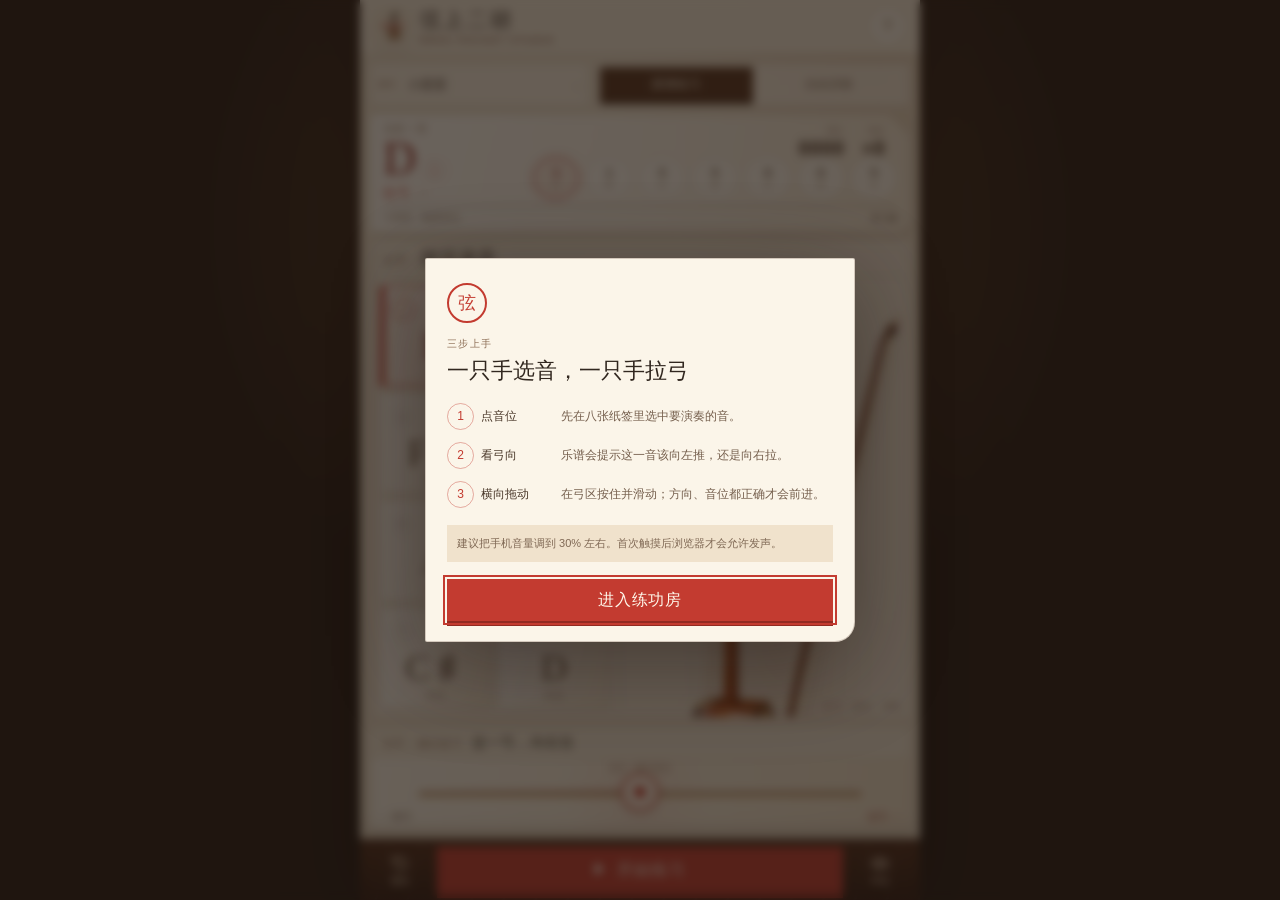
==== site/index.html @ 04d748ec "修正为确认稿布局并替换完整二胡插画" ====
<!doctype html>
<html lang="zh-CN">
  <head>
    <meta charset="UTF-8" />
    <meta name="viewport" content="width=device-width, initial-scale=1, viewport-fit=cover" />
    <meta name="theme-color" content="#efe4cf" />
    <meta name="apple-mobile-web-app-capable" content="yes" />
    <meta name="apple-mobile-web-app-status-bar-style" content="default" />
    <meta name="description" content="为手机触控设计的二胡模拟器与入门练习小游戏" />
    <link rel="manifest" href="./manifest.webmanifest" />
    <link rel="icon" href="./icon.svg" type="image/svg+xml" />
    <title>弦上二胡 · 手机练功房</title>
    <link rel="stylesheet" href="./styles.css" />
  </head>
  <body>
    <div class="app-shell">
      <header class="topbar">
        <div class="brand">
          <img src="./icon.svg" alt="" width="42" height="42" />
          <div>
            <p>ERHU POCKET STUDIO</p>
            <h1>弦上二胡</h1>
          </div>
        </div>
        <button id="helpButton" class="icon-button" type="button" aria-label="打开玩法说明">?</button>
      </header>

      <main class="game" aria-label="手机二胡模拟器">
        <section class="mode-row" aria-label="演奏模式">
          <label class="song-select-wrap" for="songSelect">
            <span>曲目</span>
            <select id="songSelect" aria-label="选择练习曲目"></select>
          </label>
          <div class="segmented-control">
            <button type="button" class="active" data-mode="practice" aria-pressed="true">跟谱练习</button>
            <button type="button" data-mode="free" aria-pressed="false">自由演奏</button>
          </div>
        </section>

        <section class="score-paper" aria-label="乐谱和成绩">
          <div class="score-heading">
            <div>
              <p class="micro-label" id="pieceEyebrow">当前一音 · 拉弓</p>
              <div class="current-note">
                <strong id="currentNote">D</strong>
                <span id="currentScale">1</span>
              </div>
              <span id="scoreBowDirection" class="score-bow-direction">拉弓 →</span>
            </div>
            <div class="stats" aria-label="当前成绩">
              <div><span>得分</span><b id="score">0000</b></div>
              <div><span>连击</span><b id="combo">×0</b></div>
            </div>
          </div>

          <div id="noteLane" class="note-lane" aria-label="接下来的乐谱"></div>
          <div class="progress-track" aria-hidden="true"><span id="progressBar"></span></div>
          <div class="progress-copy"><span id="songSubtitle">八拍入门 · 熟悉音位</span><b id="progressText">0 / 14</b></div>
        </section>

        <section class="instrument-stage" aria-label="二胡音位选择">
          <div class="stage-copy">
            <h2><small>左手 ·</small> 按弦选音</h2>
          </div>

          <div class="instrument-grid">
            <div id="pitchGrid" class="pitch-grid"></div>

            <div class="erhu-illustration" aria-hidden="true">
              <img class="erhu-art" src="./erhu-bow-v2.png" alt="" />
              <span class="erhu-seal">二胡</span>
              <span class="instrument-caption">长弓 · 两弦 · 琴筒</span>
            </div>
          </div>
        </section>

        <section class="bow-section" aria-label="右手拉弓区">
          <div class="bow-heading">
            <div>
              <p class="micro-label">右手 · 横向拖弓</p>
              <h2 id="bowTitle">这一弓，向右拉</h2>
            </div>
            <span id="bowBadge" class="bow-badge">拉弓 →</span>
          </div>

          <button id="bowPad" class="bow-pad target-pull" type="button" aria-label="按住并横向拖动琴弓">
            <span class="bow-ink" aria-hidden="true"></span>
            <span class="bow-line" aria-hidden="true"></span>
            <span class="bow-knob" aria-hidden="true"><i></i></span>
            <span class="bow-copy bow-left">← 推弓</span>
            <span class="bow-copy bow-right">拉弓 →</span>
            <span class="gesture-hint" aria-hidden="true">按住 · 横向拖动</span>
          </button>
        </section>

        <section class="feedback-card" aria-live="polite" aria-atomic="true">
          <span id="feedbackDot" class="feedback-dot"></span>
          <p id="feedback">先点“开始练习”，音符会等你慢慢拉。</p>
          <b id="accuracy">准确率 100%</b>
        </section>
      </main>

      <footer class="practice-dock">
        <button id="resetButton" class="secondary-button" type="button" aria-label="重新开始">
          <svg viewBox="0 0 24 24" aria-hidden="true"><path d="M4 4v6h6M5.7 15a7 7 0 1 0 .3-6.4L4 10" /></svg>
          <span>重来</span>
        </button>
        <button id="startButton" class="primary-button" type="button">
          <span class="play-icon" aria-hidden="true"></span>
          <span id="startButtonText">开始练习</span>
        </button>
        <button id="soundButton" class="secondary-button" type="button" aria-pressed="false" aria-label="关闭声音">
          <svg viewBox="0 0 24 24" aria-hidden="true"><path d="M11 5 6 9H3v6h3l5 4V5Zm4 4a4 4 0 0 1 0 6m2-9a8 8 0 0 1 0 12" /></svg>
          <span>声音</span>
        </button>
      </footer>
    </div>

    <dialog id="guideDialog" class="paper-dialog">
      <div class="dialog-seal" aria-hidden="true">弦</div>
      <p class="micro-label">三步上手</p>
      <h2>一只手选音，一只手拉弓</h2>
      <ol>
        <li><b>点音位</b><span>先在八张纸签里选中要演奏的音。</span></li>
        <li><b>看弓向</b><span>乐谱会提示这一音该向左推，还是向右拉。</span></li>
        <li><b>横向拖动</b><span>在弓区按住并滑动；方向、音位都正确才会前进。</span></li>
      </ol>
      <p class="dialog-tip">建议把手机音量调到 30% 左右。首次触摸后浏览器才会允许发声。</p>
      <button id="enterButton" class="primary-button" type="button">进入练功房</button>
    </dialog>

    <dialog id="resultDialog" class="paper-dialog result-dialog">
      <div class="result-mark" aria-hidden="true">成</div>
      <p class="micro-label">本曲完成</p>
      <h2 id="resultTitle">稳稳拉完《小星星》</h2>
      <div class="result-stats">
        <div><span>得分</span><b id="resultScore">1400</b></div>
        <div><span>准确率</span><b id="resultAccuracy">100%</b></div>
        <div><span>最高连击</span><b id="resultCombo">14</b></div>
      </div>
      <div class="result-actions">
        <button id="resultFreeButton" class="text-button" type="button">自由拉一会儿</button>
        <button id="resultReplayButton" class="primary-button" type="button">再奏一遍</button>
      </div>
    </dialog>

    <script type="module" src="./game.js"></script>
  </body>
</html>
---- site/styles.css ----
:root {
  color-scheme: light;
  font-family: "Songti SC", "Noto Serif SC", "STSong", "PingFang SC", serif;
  color: #31271f;
  background: #241a14;
  font-synthesis: none;
  --paper: #efe4cf;
  --paper-light: #fbf5e9;
  --ink: #31271f;
  --muted: #876f5b;
  --wood: #56341f;
  --wood-dark: #2d1b12;
  --cinnabar: #c33b30;
  --cinnabar-dark: #922a22;
  --line: rgba(69, 48, 31, 0.17);
  --safe-top: env(safe-area-inset-top, 0px);
  --safe-bottom: env(safe-area-inset-bottom, 0px);
}

* { box-sizing: border-box; }

html,
body {
  width: 100%;
  min-width: 320px;
  height: 100%;
  min-height: 100%;
  margin: 0;
  overflow: hidden;
  background: #241a14;
  overscroll-behavior: none;
  -webkit-text-size-adjust: 100%;
  -webkit-tap-highlight-color: transparent;
}

button,
select { font: inherit; }
button { -webkit-tap-highlight-color: transparent; }
button:focus-visible,
select:focus-visible { outline: 2px solid var(--cinnabar); outline-offset: 2px; }

.app-shell {
  position: relative;
  isolation: isolate;
  display: grid;
  grid-template-rows: auto minmax(0, 1fr) auto;
  width: min(100%, 560px);
  height: 100vh;
  height: 100dvh;
  min-height: 480px;
  margin: 0 auto;
  overflow: hidden;
  background:
    radial-gradient(circle at 91% 6%, rgba(170, 115, 68, 0.12), transparent 27%),
    linear-gradient(94deg, rgba(83, 56, 34, 0.022) 1px, transparent 1px),
    linear-gradient(2deg, rgba(83, 56, 34, 0.018) 1px, transparent 1px),
    var(--paper);
  background-size: auto, 13px 13px, 17px 17px, auto;
  box-shadow: 0 0 70px rgba(0, 0, 0, 0.34);
}

.app-shell::before {
  position: absolute;
  z-index: -1;
  inset: 0;
  content: "";
  pointer-events: none;
  background: radial-gradient(circle at 45% 30%, transparent, rgba(91, 56, 32, 0.06));
}

.topbar {
  position: relative;
  z-index: 8;
  display: flex;
  align-items: center;
  justify-content: space-between;
  min-height: calc(54px + var(--safe-top));
  padding: max(7px, var(--safe-top)) 14px 7px;
  border-bottom: 1px solid var(--line);
  background: rgba(246, 237, 220, 0.9);
  backdrop-filter: blur(16px);
}

.brand { display: flex; align-items: center; gap: 9px; }
.brand img { width: 37px; height: 37px; border-radius: 10px; box-shadow: 0 4px 12px rgba(65, 38, 22, 0.1); }

.brand p,
.micro-label {
  margin: 0;
  color: #8a6b52;
  font-family: ui-sans-serif, -apple-system, BlinkMacSystemFont, "PingFang SC", sans-serif;
  font-size: clamp(8px, 1.1vh, 10px);
  font-weight: 700;
  letter-spacing: 0.13em;
  text-transform: uppercase;
}

.brand h1 {
  margin: 1px 0 0;
  font-size: clamp(17px, 2.5vh, 21px);
  font-weight: 650;
  line-height: 1.05;
  letter-spacing: 0.11em;
}

.icon-button {
  display: grid;
  place-items: center;
  width: 37px;
  height: 37px;
  padding: 0;
  border: 1px solid rgba(73, 49, 31, 0.16);
  border-radius: 50%;
  color: #725742;
  background: rgba(255, 251, 241, 0.58);
  font-family: ui-sans-serif, sans-serif;
  font-size: 16px;
}

.game {
  display: grid;
  grid-template-rows: clamp(36px, 5.5vh, 43px) clamp(92px, 16vh, 132px) minmax(190px, 1fr) clamp(67px, 11.5vh, 92px) clamp(24px, 3.8vh, 30px);
  gap: clamp(5px, 0.9vh, 8px);
  min-height: 0;
  padding: clamp(6px, 1vh, 9px) 10px;
  overflow: hidden;
}

.mode-row {
  display: grid;
  grid-template-columns: minmax(110px, 0.82fr) minmax(174px, 1.18fr);
  gap: 7px;
  min-height: 0;
}

.segmented-control,
.song-select-wrap { min-height: 0; border: 1px solid var(--line); background: rgba(255, 250, 239, 0.52); }
.segmented-control { display: grid; grid-template-columns: 1fr 1fr; padding: 3px; }

.segmented-control button {
  min-width: 0;
  padding: 0 3px;
  border: 0;
  color: #806b57;
  background: transparent;
  font-family: ui-sans-serif, -apple-system, BlinkMacSystemFont, "PingFang SC", sans-serif;
  font-size: clamp(10px, 1.45vh, 12px);
  font-weight: 650;
  white-space: nowrap;
}

.segmented-control button.active { color: #fff8e9; background: var(--wood); box-shadow: 0 2px 0 var(--wood-dark); }

.song-select-wrap {
  position: relative;
  display: grid;
  grid-template-columns: 30px minmax(0, 1fr);
  align-items: center;
  padding: 0 7px;
}

.song-select-wrap::after {
  position: absolute;
  top: 50%;
  right: 7px;
  content: "⌄";
  color: #9c7d60;
  pointer-events: none;
  transform: translateY(-54%);
}

.song-select-wrap > span {
  color: #9c7d60;
  font-family: ui-sans-serif, -apple-system, BlinkMacSystemFont, "PingFang SC", sans-serif;
  font-size: 9px;
}

.song-select-wrap select {
  width: 100%;
  height: 100%;
  min-width: 0;
  padding: 0 15px 0 0;
  overflow: hidden;
  border: 0;
  appearance: none;
  color: #463528;
  background: transparent;
  font-size: clamp(11px, 1.7vh, 13px);
  font-weight: 700;
  text-overflow: ellipsis;
}

.score-paper {
  position: relative;
  min-height: 0;
  padding: clamp(8px, 1.35vh, 12px) 12px clamp(6px, 1vh, 9px);
  overflow: hidden;
  border: 1px solid rgba(75, 51, 31, 0.16);
  border-radius: 2px 2px 13px 2px;
  background:
    linear-gradient(105deg, rgba(255, 253, 247, 0.92), rgba(247, 237, 218, 0.74)),
    repeating-linear-gradient(0deg, transparent 0 5px, rgba(84, 60, 36, 0.026) 6px);
  box-shadow: 5px 6px 0 rgba(76, 49, 27, 0.05);
}

.score-paper::after { position: absolute; top: 0; right: 0; content: ""; border-top: 21px solid #dfcfb3; border-left: 21px solid transparent; opacity: 0.72; }
.score-heading { display: flex; align-items: flex-start; justify-content: space-between; gap: 10px; }
.current-note { display: flex; align-items: baseline; gap: 7px; margin-top: 1px; }

.current-note strong {
  color: var(--cinnabar-dark);
  font-family: Georgia, "Times New Roman", serif;
  font-size: clamp(27px, 4.9vh, 39px);
  font-weight: 500;
  line-height: 0.94;
}

.current-note span {
  display: grid;
  place-items: center;
  min-width: 22px;
  height: 22px;
  border: 1px solid rgba(190, 60, 48, 0.34);
  border-radius: 50%;
  color: var(--cinnabar);
  font-family: ui-sans-serif, sans-serif;
  font-size: 10px;
}

.stats { display: flex; align-items: flex-start; gap: clamp(11px, 3vw, 18px); padding-right: 13px; }
.stats div { text-align: right; }

.stats span,
.progress-copy,
.feedback-card,
.bow-badge,
.pitch-key small,
.key-number,
.scale-note,
.bow-copy,
.gesture-hint,
.instrument-caption,
.stage-copy > p { font-family: ui-sans-serif, -apple-system, BlinkMacSystemFont, "PingFang SC", sans-serif; }

.stats span { display: block; color: #927862; font-size: 8px; letter-spacing: 0.08em; }
.stats b { display: block; margin-top: 1px; color: #4d3a2c; font-family: ui-monospace, SFMono-Regular, Menlo, monospace; font-size: clamp(14px, 2.45vh, 19px); font-variant-numeric: tabular-nums; }

.note-lane {
  display: grid;
  grid-template-columns: repeat(7, minmax(0, 1fr));
  gap: clamp(4px, 1.2vw, 7px);
  min-height: 29px;
  margin-top: clamp(4px, 0.8vh, 8px);
}

.note-token {
  position: relative;
  display: grid;
  place-items: center;
  align-content: center;
  min-width: 0;
  min-height: clamp(29px, 5.3vh, 42px);
  border: 1px solid rgba(74, 52, 34, 0.15);
  border-radius: 50%;
  color: #6c5948;
  background: rgba(255, 253, 246, 0.58);
  font-family: ui-sans-serif, -apple-system, BlinkMacSystemFont, "PingFang SC", sans-serif;
}

.note-token b { font-size: clamp(10px, 1.8vh, 13px); line-height: 1; }
.note-token small { margin-top: 1px; color: #a68c75; font-size: clamp(6px, 0.95vh, 8px); }
.note-token.current { border-color: var(--cinnabar); color: var(--cinnabar-dark); background: #f8e9dc; box-shadow: 0 0 0 4px rgba(195, 59, 48, 0.08); }
.note-token.free-note { font-weight: 700; }
.progress-track { height: 4px; margin-top: clamp(4px, 0.7vh, 7px); overflow: hidden; background: rgba(76, 54, 37, 0.11); }
.progress-track span { display: block; width: 0; height: 100%; background: var(--cinnabar); transition: width 220ms ease; }

.progress-copy {
  display: flex;
  align-items: center;
  justify-content: space-between;
  margin-top: 3px;
  color: #8b745f;
  font-size: clamp(8px, 1.25vh, 10px);
}

.progress-copy b { color: #6d5847; font-variant-numeric: tabular-nums; }

.instrument-stage {
  display: grid;
  grid-template-rows: auto minmax(0, 1fr);
  min-height: 0;
  overflow: hidden;
  border: 1px solid rgba(74, 50, 32, 0.14);
  background: rgba(251, 245, 233, 0.47);
  box-shadow: inset 3px 0 0 rgba(112, 73, 43, 0.12);
}

.stage-copy {
  display: flex;
  align-items: end;
  justify-content: space-between;
  gap: 8px;
  padding: clamp(6px, 1vh, 9px) 10px 5px;
  border-bottom: 1px solid rgba(73, 49, 31, 0.1);
}

.stage-copy h2,
.bow-heading h2 { margin: 1px 0 0; font-size: clamp(14px, 2.1vh, 18px); font-weight: 650; line-height: 1.05; letter-spacing: 0.05em; }
.stage-copy > p { margin: 0; color: #957b65; font-size: clamp(8px, 1.15vh, 10px); white-space: nowrap; }
.stage-copy > p i { display: inline-block; width: 6px; height: 6px; border-radius: 50%; background: var(--cinnabar); }

.instrument-grid {
  display: grid;
  grid-template-columns: minmax(0, 1.04fr) minmax(0, 0.96fr);
  min-height: 0;
  overflow: hidden;
}

.pitch-grid {
  display: grid;
  grid-template-columns: repeat(2, minmax(0, 1fr));
  grid-template-rows: repeat(4, minmax(0, 1fr));
  gap: clamp(4px, 0.75vh, 7px);
  min-width: 0;
  min-height: 0;
  padding: clamp(6px, 0.9vh, 9px);
}

.pitch-key {
  position: relative;
  display: grid;
  grid-template-columns: auto 1fr auto;
  grid-template-rows: 1fr auto;
  align-items: center;
  min-width: 0;
  min-height: 0;
  padding: 3px 6px 2px;
  overflow: hidden;
  border: 1px solid rgba(76, 53, 35, 0.16);
  border-radius: 1px 8px 1px 1px;
  color: #5f4a39;
  background:
    linear-gradient(104deg, rgba(255, 253, 247, 0.9), rgba(240, 226, 203, 0.62)),
    repeating-linear-gradient(0deg, transparent 0 5px, rgba(78, 54, 33, 0.025) 6px);
  box-shadow: 2px 3px 0 rgba(75, 49, 29, 0.055);
  text-align: left;
  transition: border-color 120ms ease, background 120ms ease, transform 120ms ease;
}

.pitch-key::after { position: absolute; top: 0; right: 0; content: ""; border-top: 11px solid rgba(221, 205, 178, 0.75); border-left: 11px solid transparent; }
.pitch-key:active { transform: scale(0.97); }

.pitch-key.active {
  border: 1.5px solid var(--cinnabar);
  color: var(--cinnabar-dark);
  background: linear-gradient(104deg, #fff6eb, #f5dcd0);
  box-shadow: inset 4px 0 0 var(--cinnabar), 2px 3px 0 rgba(126, 38, 31, 0.08);
}

.key-number {
  display: grid;
  grid-row: 1;
  grid-column: 1;
  place-items: center;
  align-self: start;
  width: clamp(16px, 2.5vh, 20px);
  height: clamp(16px, 2.5vh, 20px);
  border: 1px solid rgba(116, 87, 64, 0.28);
  border-radius: 50%;
  font-size: clamp(7px, 1vh, 9px);
}

.pitch-key strong { grid-row: 1; grid-column: 2; justify-self: center; min-width: 0; font-family: Georgia, "Times New Roman", serif; font-size: clamp(18px, 3.4vh, 29px); font-weight: 500; line-height: 1; }
.scale-note { grid-row: 1; grid-column: 3; align-self: center; font-size: clamp(9px, 1.55vh, 12px); font-weight: 700; }
.pitch-key small { grid-row: 2; grid-column: 2 / 4; justify-self: end; color: #9b826e; font-size: clamp(7px, 1.05vh, 9px); }
.pitch-key.active .key-number { border-color: var(--cinnabar); color: var(--cinnabar); }

.erhu-illustration {
  position: relative;
  display: grid;
  place-items: center;
  min-width: 0;
  min-height: 0;
  padding: 4px 5px 13px 2px;
  overflow: hidden;
  border-left: 1px solid rgba(77, 52, 34, 0.12);
  background: radial-gradient(ellipse at 55% 82%, rgba(151, 88, 46, 0.15), transparent 42%);
}

.erhu-svg { display: block; width: 100%; height: 100%; max-height: 100%; overflow: visible; }
.instrument-caption { position: absolute; right: 6px; bottom: 3px; color: #9b8068; font-size: clamp(7px, 1.05vh, 9px); letter-spacing: 0.08em; }
.erhu-string { transition: stroke 140ms ease, stroke-width 140ms ease; }
body[data-string="inner"] .string-inner,
body[data-string="outer"] .string-outer { stroke: var(--cinnabar); stroke-width: 3.4px; }
.erhu-playing-bow { transform-origin: 46px 305px; transition: transform 180ms ease; }
body[data-bowing="pull"] .erhu-playing-bow { transform: translateX(10px) rotate(-1.5deg); }
body[data-bowing="push"] .erhu-playing-bow { transform: translateX(-7px) rotate(1.5deg); }
.svg-sound-waves { opacity: 0; transition: opacity 120ms ease; }
body[data-bowing] .svg-sound-waves { opacity: 0.7; animation: soundPulse 650ms ease-in-out infinite alternate; }

@keyframes soundPulse { to { transform: translateX(4px); opacity: 0.28; } }

.bow-section {
  display: grid;
  grid-template-columns: minmax(108px, 0.66fr) minmax(0, 1.34fr);
  min-height: 0;
  overflow: hidden;
  border: 1px solid rgba(72, 48, 31, 0.14);
  background: rgba(250, 243, 229, 0.52);
}

.bow-heading { display: grid; align-content: center; padding: 6px 8px; border-right: 1px solid rgba(72, 48, 31, 0.12); }

.bow-badge {
  display: inline-flex;
  align-items: center;
  justify-content: center;
  justify-self: start;
  margin-top: 5px;
  padding: 2px 7px;
  border: 1px solid rgba(195, 59, 48, 0.3);
  border-radius: 999px;
  color: var(--cinnabar-dark);
  background: rgba(255, 246, 235, 0.58);
  font-size: clamp(8px, 1.2vh, 10px);
  font-weight: 700;
}

.bow-pad {
  --bow-x: 50%;
  --bow-energy: 0;
  position: relative;
  min-width: 0;
  min-height: 0;
  padding: 0;
  overflow: hidden;
  touch-action: none;
  border: 0;
  color: #755e4b;
  background:
    radial-gradient(circle at var(--bow-x) 50%, rgba(195, 59, 48, calc(0.07 + var(--bow-energy) * 0.09)), transparent 28%),
    linear-gradient(90deg, rgba(255, 253, 246, 0.52), rgba(235, 218, 190, 0.54));
}

.bow-line { position: absolute; top: 45%; right: 11%; left: 11%; height: 2px; background: #8a5437; box-shadow: 0 3px 0 #d2af70; }
.bow-ink { position: absolute; top: calc(45% - 4px); left: 11%; width: calc(var(--bow-x) - 11%); height: 7px; opacity: calc(0.35 + var(--bow-energy) * 0.55); background: linear-gradient(90deg, transparent, rgba(195, 59, 48, 0.38)); }

.bow-knob {
  position: absolute;
  top: 45%;
  left: var(--bow-x);
  display: grid;
  place-items: center;
  width: clamp(25px, 4.8vh, 38px);
  height: clamp(25px, 4.8vh, 38px);
  border: 2px solid var(--cinnabar);
  border-radius: 50%;
  background: #f8eddd;
  box-shadow: 0 3px 9px rgba(79, 43, 25, 0.14);
  transform: translate(-50%, -50%);
  transition: left 70ms linear;
}

.bow-knob i { width: 36%; height: 36%; border-radius: 50%; background: var(--cinnabar); }
.bow-pad.dragging .bow-knob { transform: translate(-50%, -50%) scale(1.08); }
.bow-copy { position: absolute; bottom: 6px; font-size: clamp(7px, 1.05vh, 9px); font-weight: 650; }
.bow-left { left: 8px; }
.bow-right { right: 8px; }
.gesture-hint { position: absolute; top: 5px; left: 50%; color: #a18871; font-size: clamp(7px, 1vh, 9px); white-space: nowrap; transform: translateX(-50%); }
.target-pull .bow-right,
.target-push .bow-left { color: var(--cinnabar-dark); }

.feedback-card {
  display: grid;
  grid-template-columns: auto minmax(0, 1fr) auto;
  align-items: center;
  gap: 7px;
  min-height: 0;
  padding: 0 8px;
  overflow: hidden;
  border: 1px solid rgba(72, 49, 32, 0.12);
  color: #745f4c;
  background: rgba(255, 250, 239, 0.48);
  font-size: clamp(8px, 1.28vh, 10px);
}

.feedback-card p { margin: 0; overflow: hidden; text-overflow: ellipsis; white-space: nowrap; }
.feedback-card b { color: #8f755e; font-size: inherit; white-space: nowrap; }
.feedback-dot { width: 7px; height: 7px; border-radius: 50%; background: #b39a83; }
.feedback-dot.hit { background: #5f8f5c; }
.feedback-dot.miss { background: var(--cinnabar); }

.practice-dock {
  position: relative;
  z-index: 7;
  display: grid;
  grid-template-columns: 60px minmax(0, 1fr) 60px;
  align-items: stretch;
  gap: 7px;
  min-height: calc(61px + var(--safe-bottom));
  padding: 7px 10px calc(7px + var(--safe-bottom));
  border-top: 1px solid rgba(32, 18, 12, 0.62);
  background:
    repeating-linear-gradient(104deg, transparent 0 28px, rgba(255, 255, 255, 0.026) 29px 31px),
    linear-gradient(#4c2a1a, #2e1a12);
  box-shadow: 0 -7px 18px rgba(48, 27, 17, 0.14);
}

.primary-button,
.secondary-button,
.text-button { border: 0; }

.primary-button {
  min-width: 0;
  min-height: 42px;
  padding: 0 15px;
  color: #fff9ec;
  background: var(--cinnabar);
  box-shadow: 0 5px 0 var(--cinnabar-dark);
  font-family: ui-sans-serif, -apple-system, BlinkMacSystemFont, "PingFang SC", sans-serif;
  font-size: clamp(13px, 2vh, 16px);
  font-weight: 750;
  letter-spacing: 0.06em;
}

.primary-button:active { transform: translateY(2px); box-shadow: 0 3px 0 var(--cinnabar-dark); }
.primary-button:disabled { opacity: 0.58; }
.primary-button.paused { background: #78543b; box-shadow: 0 5px 0 #4f3425; }

.play-icon { display: inline-block; margin-right: 7px; border-top: 6px solid transparent; border-bottom: 6px solid transparent; border-left: 9px solid currentColor; }
.paused .play-icon { width: 8px; height: 11px; border: 0; border-right: 3px solid currentColor; border-left: 3px solid currentColor; }

.secondary-button {
  display: grid;
  place-items: center;
  align-content: center;
  gap: 1px;
  padding: 0;
  color: #f0dfc7;
  background: transparent;
  font-family: ui-sans-serif, -apple-system, BlinkMacSystemFont, "PingFang SC", sans-serif;
  font-size: 9px;
}

.secondary-button svg { width: 21px; height: 21px; fill: none; stroke: currentColor; stroke-width: 1.8; stroke-linecap: round; stroke-linejoin: round; }
.secondary-button.muted { color: #b59a7f; }

.paper-dialog {
  width: min(calc(100% - 28px), 430px);
  max-height: calc(100dvh - 32px);
  padding: 24px 21px 20px;
  overflow: auto;
  border: 1px solid rgba(68, 44, 27, 0.22);
  border-radius: 2px 2px 20px 2px;
  color: var(--ink);
  background: var(--paper-light);
  box-shadow: 0 24px 90px rgba(27, 15, 10, 0.42);
}

.paper-dialog::backdrop { background: rgba(30, 20, 14, 0.66); backdrop-filter: blur(5px); }
.paper-dialog h2 { margin: 5px 0 17px; font-size: 22px; }
.paper-dialog ol { display: grid; gap: 12px; margin: 0; padding: 0; list-style: none; counter-reset: guide; }

.paper-dialog li {
  display: grid;
  grid-template-columns: 28px 74px 1fr;
  align-items: center;
  gap: 6px;
  color: #755f4d;
  font-family: ui-sans-serif, -apple-system, BlinkMacSystemFont, "PingFang SC", sans-serif;
  font-size: 12px;
  counter-increment: guide;
}

.paper-dialog li::before { display: grid; place-items: center; width: 25px; height: 25px; border: 1px solid rgba(195, 59, 48, 0.4); border-radius: 50%; color: var(--cinnabar); content: counter(guide); }
.paper-dialog li b { color: #4b392b; }

.dialog-tip {
  margin: 17px 0;
  padding: 10px;
  color: #7f6854;
  background: #f0e2cc;
  font-family: ui-sans-serif, -apple-system, BlinkMacSystemFont, "PingFang SC", sans-serif;
  font-size: 11px;
  line-height: 1.6;
}

.paper-dialog > .primary-button { width: 100%; }
.dialog-seal,
.result-mark { display: grid; place-items: center; width: 40px; height: 40px; margin-bottom: 14px; border: 2px solid var(--cinnabar); border-radius: 50%; color: var(--cinnabar); font-size: 18px; }
.result-mark { width: 58px; height: 58px; margin: 0 auto 14px; border-width: 3px; font-size: 26px; transform: rotate(-6deg); }
.result-dialog { text-align: center; }
.result-stats { display: grid; grid-template-columns: repeat(3, 1fr); gap: 7px; margin: 16px 0 22px; }
.result-stats div { padding: 12px 4px; background: #f0e2cc; }
.result-stats span,
.result-stats b { display: block; font-family: ui-sans-serif, -apple-system, BlinkMacSystemFont, "PingFang SC", sans-serif; }
.result-stats span { color: #8b745f; font-size: 9px; }
.result-stats b { margin-top: 4px; color: #533d2d; font-size: 17px; }
.result-actions { display: grid; grid-template-columns: 0.8fr 1.2fr; gap: 9px; }
.text-button { color: #795f4b; background: transparent; font-family: ui-sans-serif, -apple-system, BlinkMacSystemFont, "PingFang SC", sans-serif; font-size: 12px; }

.hit-flash { animation: hitFlash 330ms ease; }
.miss-shake { animation: missShake 300ms ease; }
@keyframes hitFlash { 50% { box-shadow: inset 0 0 0 3px rgba(80, 135, 78, 0.35); } }
@keyframes missShake { 25%, 75% { transform: translateX(-4px); } 50% { transform: translateX(4px); } }

@media (max-width: 359px) {
  .game { padding-inline: 7px; }
  .mode-row { grid-template-columns: 106px minmax(0, 1fr); gap: 5px; }
  .song-select-wrap { grid-template-columns: 27px minmax(0, 1fr); padding-inline: 5px; }
  .segmented-control button { font-size: 9px; }
  .stage-copy > p { display: none; }
  .pitch-grid { padding-inline: 5px; }
  .pitch-key { padding-inline: 4px; }
  .feedback-card b { display: none; }
}

@media (max-height: 650px) {
  .topbar { min-height: calc(47px + var(--safe-top)); padding-bottom: 5px; }
  .brand img { width: 32px; height: 32px; }
  .brand p { display: none; }
  .brand h1 { margin: 0; font-size: 17px; }
  .icon-button { width: 32px; height: 32px; }
  .game { grid-template-rows: 34px 84px minmax(178px, 1fr) 62px 22px; gap: 4px; padding-block: 5px; }
  .score-paper { padding-block: 6px 4px; }
  .note-lane { margin-top: 3px; }
  .note-token { min-height: 27px; }
  .progress-track { margin-top: 3px; }
  .progress-copy { margin-top: 1px; }
  .stage-copy { padding-block: 4px 3px; }
  .stage-copy > p { display: none; }
  .pitch-grid { gap: 3px; padding-block: 4px; }
  .pitch-key { padding-block: 1px; }
  .instrument-caption { display: none; }
  .bow-heading { padding-block: 4px; }
  .bow-badge { margin-top: 3px; }
  .practice-dock { min-height: calc(56px + var(--safe-bottom)); padding-block: 5px calc(5px + var(--safe-bottom)); }
  .primary-button { min-height: 39px; }
}

@media (max-height: 540px) {
  .app-shell { min-height: 440px; }
  .game { grid-template-rows: 32px 74px minmax(158px, 1fr) 55px 20px; }
  .score-heading .micro-label,
  .progress-copy span { display: none; }
  .note-token:nth-child(n + 6) { display: none; }
  .note-lane { grid-template-columns: repeat(5, minmax(0, 1fr)); }
  .current-note strong { font-size: 25px; }
  .pitch-key small { display: none; }
}

@media (min-width: 700px) {
  body { background: radial-gradient(circle at 50% 25%, #5e3b27, transparent 47%), #241a14; }
}

@media (prefers-reduced-motion: reduce) {
  *,
  *::before,
  *::after { scroll-behavior: auto !important; animation-duration: 0.01ms !important; animation-iteration-count: 1 !important; transition-duration: 0.01ms !important; }
}

/* Approved prototype alignment: compact score, tall instrument stage, full-width bow. */
.brand > div { display: flex; flex-direction: column; }
.brand p { order: 2; margin-top: 3px; }
.brand h1 { order: 1; }

.game {
  position: relative;
  grid-template-rows: clamp(36px, 5.5vh, 43px) clamp(96px, 14vh, 118px) minmax(230px, 1fr) clamp(86px, 12.3vh, 104px);
}

.score-paper {
  display: grid;
  grid-template-columns: minmax(94px, 0.56fr) minmax(0, 1.44fr);
  grid-template-rows: auto minmax(34px, 1fr) auto auto;
  column-gap: 9px;
  padding: clamp(7px, 1.1vh, 10px) 12px 6px;
}

.score-heading { display: contents; }
.score-heading > div:first-child { grid-row: 1 / 3; grid-column: 1; align-self: center; }
.score-heading .stats { grid-row: 1; grid-column: 2; justify-self: end; padding-right: 12px; }
.score-paper .note-lane { grid-row: 2; grid-column: 2; align-self: end; min-height: 0; margin: 2px 0 0; }
.score-paper .progress-track { grid-row: 3; grid-column: 1 / 3; margin-top: 5px; }
.score-paper .progress-copy { grid-row: 4; grid-column: 1 / 3; }
.score-heading .current-note strong { font-size: clamp(32px, 5.8vh, 46px); }

.score-bow-direction {
  display: block;
  margin-top: 3px;
  color: var(--cinnabar);
  font-family: ui-sans-serif, -apple-system, BlinkMacSystemFont, "PingFang SC", sans-serif;
  font-size: clamp(10px, 1.65vh, 13px);
  font-weight: 750;
  letter-spacing: 0.08em;
}

.instrument-stage { grid-template-rows: auto minmax(0, 1fr); }
.stage-copy { align-items: center; min-height: 36px; padding: 5px 12px; }
.stage-copy h2 { margin: 0; font-size: clamp(14px, 2.15vh, 18px); }
.stage-copy h2 small { color: #8a6b52; font-family: ui-sans-serif, -apple-system, BlinkMacSystemFont, "PingFang SC", sans-serif; font-size: 0.61em; letter-spacing: 0.1em; }
.instrument-grid { grid-template-columns: minmax(0, 0.92fr) minmax(0, 1.08fr); }
.pitch-grid { gap: clamp(5px, 0.8vh, 8px); padding: clamp(7px, 1vh, 10px); }

.pitch-key {
  display: grid;
  grid-template: 1fr auto / 1fr;
  place-items: center;
  padding: 5px 4px 4px;
  text-align: center;
}

.pitch-key strong {
  grid-row: 1;
  grid-column: 1;
  align-self: end;
  justify-self: center;
  font-size: clamp(23px, 4.2vh, 36px);
}

.pitch-key small {
  grid-row: 2;
  grid-column: 1;
  justify-self: center;
  margin-top: 3px;
  font-size: clamp(8px, 1.25vh, 10px);
}

.key-number {
  position: absolute;
  z-index: 2;
  top: 6px;
  left: 6px;
  width: clamp(18px, 2.8vh, 23px);
  height: clamp(18px, 2.8vh, 23px);
}

.erhu-illustration { padding: 5px 3px 14px; }
.erhu-art {
  display: block;
  width: 100%;
  height: 100%;
  object-fit: contain;
  object-position: 50% 50%;
  filter: drop-shadow(2px 5px 5px rgba(65, 37, 22, 0.13));
  transition: transform 160ms ease;
}

body[data-bowing="pull"] .erhu-art { transform: translateX(3px) rotate(0.35deg); }
body[data-bowing="push"] .erhu-art { transform: translateX(-3px) rotate(-0.35deg); }

.erhu-seal {
  position: absolute;
  left: 8px;
  top: 45%;
  display: grid;
  place-items: center;
  width: 23px;
  height: 39px;
  border: 1.5px solid rgba(195, 59, 48, 0.68);
  border-radius: 9px;
  color: rgba(195, 59, 48, 0.78);
  font-size: 9px;
  line-height: 1.1;
  writing-mode: vertical-rl;
}

.instrument-caption { right: 7px; bottom: 3px; }

.bow-section {
  grid-template-columns: 1fr;
  grid-template-rows: auto minmax(0, 1fr);
}

.bow-heading {
  display: flex;
  align-items: center;
  justify-content: space-between;
  min-height: 31px;
  padding: 4px 12px 2px;
  border-right: 0;
  border-bottom: 1px solid rgba(72, 48, 31, 0.1);
}

.bow-heading > div { display: flex; align-items: baseline; gap: 9px; }
.bow-heading h2 { margin: 0; font-size: clamp(11px, 1.7vh, 14px); }
.bow-badge { display: none; }
.bow-pad { min-height: 0; }
.bow-line { top: 48%; right: 9%; left: 9%; }
.bow-ink { top: calc(48% - 4px); left: 9%; }
.bow-knob { top: 48%; }
.gesture-hint { top: 4px; }
.bow-copy { bottom: 5px; font-size: clamp(8px, 1.2vh, 10px); }

.feedback-card {
  position: absolute;
  width: 1px;
  height: 1px;
  padding: 0;
  overflow: hidden;
  clip: rect(0 0 0 0);
  clip-path: inset(50%);
  border: 0;
  white-space: nowrap;
}

@media (max-width: 359px) {
  .score-paper { grid-template-columns: 88px minmax(0, 1fr); column-gap: 6px; padding-inline: 9px; }
  .score-heading .stats { padding-right: 8px; }
  .instrument-grid { grid-template-columns: minmax(0, 0.95fr) minmax(0, 1.05fr); }
  .erhu-seal { display: none; }
}

@media (max-height: 650px) {
  .game { grid-template-rows: 34px 78px minmax(208px, 1fr) 72px; }
  .score-paper { grid-template-rows: auto minmax(28px, 1fr) auto auto; padding-block: 5px 3px; }
  .score-heading .current-note strong { font-size: 30px; }
  .score-bow-direction { margin-top: 1px; font-size: 9px; }
  .score-paper .note-token { min-height: 27px; }
  .score-paper .progress-track { margin-top: 3px; }
  .stage-copy { min-height: 30px; padding-block: 3px; }
  .pitch-grid { gap: 4px; padding: 5px; }
  .key-number { top: 4px; left: 4px; }
  .bow-heading { min-height: 25px; padding-block: 2px 1px; }
}

@media (max-height: 540px) {
  .game { grid-template-rows: 32px 70px minmax(186px, 1fr) 61px; gap: 3px; padding-block: 3px; }
  .score-paper .note-token:nth-child(n + 6) { display: none; }
  .score-paper .note-lane { grid-template-columns: repeat(5, minmax(0, 1fr)); }
  .pitch-key strong { font-size: 21px; }
  .pitch-key small { display: block; }
  .instrument-caption { display: none; }
}
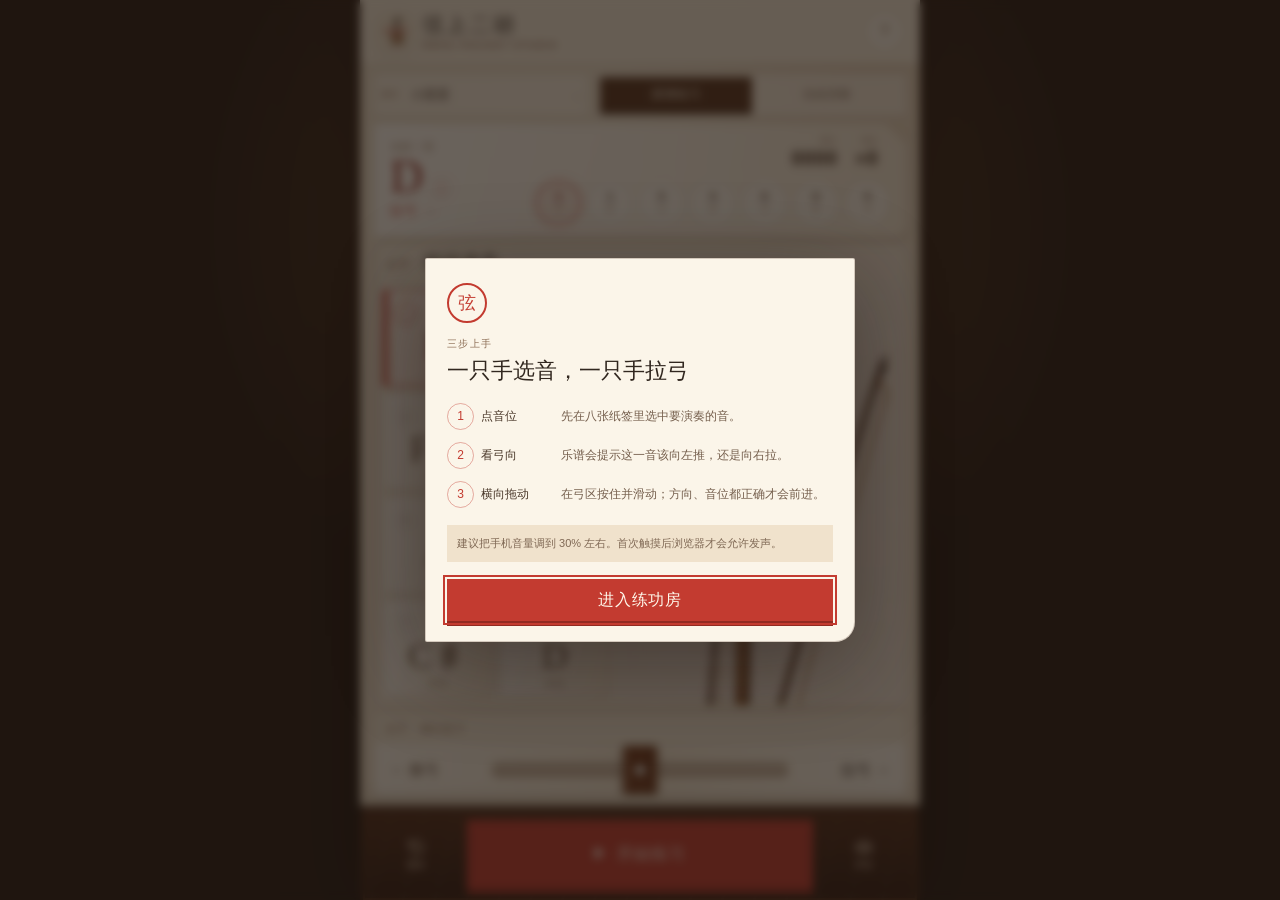
==== commit 3908121e: "严格对齐确认稿的页面比例与二胡面板" ====
--- a/site/index.html
+++ b/site/index.html
@@ -10,7 +10,7 @@
     <link rel="manifest" href="./manifest.webmanifest" />
     <link rel="icon" href="./icon.svg" type="image/svg+xml" />
     <title>弦上二胡 · 手机练功房</title>
-    <link rel="stylesheet" href="./styles.css" />
+    <link rel="stylesheet" href="./styles.css?v=5" />
   </head>
   <body>
     <div class="app-shell">
@@ -67,7 +67,7 @@
             <div id="pitchGrid" class="pitch-grid"></div>
 
             <div class="erhu-illustration" aria-hidden="true">
-              <img class="erhu-art" src="./erhu-bow-v2.png" alt="" />
+              <img class="erhu-art" src="./erhu-panel-approved.png?v=5" alt="" />
               <span class="erhu-seal">二胡</span>
               <span class="instrument-caption">长弓 · 两弦 · 琴筒</span>
             </div>
@@ -144,6 +144,6 @@
       </div>
     </dialog>
 
-    <script type="module" src="./game.js"></script>
+    <script type="module" src="./game.js?v=5"></script>
   </body>
 </html>
--- a/site/styles.css
+++ b/site/styles.css
@@ -832,3 +832,127 @@
   .pitch-key small { display: block; }
   .instrument-caption { display: none; }
 }
+
+/* Pixel-proportion pass based on the approved 853 × 1880 mobile reference. */
+.topbar {
+  min-height: calc(clamp(52px, 7.6vh, 64px) + var(--safe-top));
+  padding-inline: clamp(12px, 3.1vw, 17px);
+}
+
+.game {
+  grid-template-rows: clamp(34px, 5vh, 43px) clamp(94px, 13.5vh, 114px) minmax(220px, 1fr) clamp(68px, 10vh, 84px);
+  gap: clamp(5px, 0.8vh, 7px);
+  padding: clamp(6px, 1vh, 9px) clamp(10px, 3vw, 13px);
+}
+
+.score-paper {
+  grid-template-rows: auto minmax(35px, 1fr);
+  padding: clamp(9px, 1.25vh, 12px) clamp(12px, 3.4vw, 16px);
+}
+
+.score-heading > div:first-child { grid-row: 1 / 3; }
+.score-paper .note-lane { grid-row: 2; }
+.score-paper .progress-track,
+.score-paper .progress-copy { display: none; }
+.score-paper .note-token { min-height: clamp(34px, 5.3vh, 44px); }
+
+.instrument-caption { display: none; }
+.erhu-illustration {
+  background:
+    radial-gradient(ellipse at 18% 24%, rgba(91, 109, 69, 0.08) 0 4px, transparent 5px),
+    radial-gradient(ellipse at 24% 31%, rgba(91, 109, 69, 0.07) 0 7px, transparent 8px),
+    radial-gradient(ellipse at 13% 38%, rgba(91, 109, 69, 0.065) 0 6px, transparent 7px),
+    linear-gradient(104deg, transparent 0 18%, rgba(91, 109, 69, 0.045) 18.5% 19%, transparent 19.5%),
+    rgba(251, 245, 233, 0.34);
+}
+
+.erhu-art {
+  width: 100%;
+  height: 100%;
+  object-position: 50% 50%;
+  filter: none;
+}
+
+.erhu-seal { display: none; }
+
+.bow-heading { min-height: clamp(23px, 3.4vh, 29px); }
+.bow-heading h2,
+.bow-badge,
+.gesture-hint,
+.bow-ink { display: none; }
+
+.bow-pad {
+  background: linear-gradient(90deg, rgba(255, 253, 246, 0.64), rgba(242, 229, 207, 0.52), rgba(255, 253, 246, 0.64));
+}
+
+.bow-line {
+  top: 50%;
+  right: 22%;
+  left: 22%;
+  height: 15px;
+  border: 0;
+  border-radius: 8px;
+  background:
+    repeating-linear-gradient(90deg, rgba(91, 70, 53, 0.24) 0 1px, transparent 1px 10px),
+    linear-gradient(180deg, #c5b39e 0 42%, #e2d7c9 42% 58%, #bda994 58% 100%);
+  box-shadow: inset 0 1px 2px rgba(62, 43, 30, 0.18);
+  transform: translateY(-50%);
+}
+
+.bow-knob {
+  top: 50%;
+  left: clamp(23%, var(--bow-x), 77%);
+  width: clamp(27px, 7.6vw, 35px);
+  height: clamp(39px, 6.2vh, 49px);
+  border: 1px solid #3e2418;
+  border-radius: 3px;
+  background:
+    linear-gradient(90deg, rgba(255, 255, 255, 0.12), transparent 20% 76%, rgba(30, 14, 8, 0.22)),
+    repeating-linear-gradient(90deg, #6a351e 0 4px, #8c4b27 5px 8px, #542917 9px 12px);
+  box-shadow: 0 4px 6px rgba(55, 33, 21, 0.25), inset 0 0 0 2px rgba(209, 153, 91, 0.25);
+}
+
+.bow-knob i {
+  width: 11px;
+  height: 11px;
+  border: 1px solid #6f5a49;
+  background: #fffdf5;
+  box-shadow: inset 0 1px 2px rgba(79, 57, 40, 0.18);
+}
+
+.bow-copy {
+  top: 50%;
+  bottom: auto;
+  color: #4d3829;
+  font-size: clamp(11px, 1.85vh, 15px);
+  transform: translateY(-50%);
+}
+
+.bow-left { left: clamp(10px, 3.3vw, 16px); }
+.bow-right { right: clamp(10px, 3.3vw, 16px); }
+.target-pull .bow-right,
+.target-push .bow-left { color: var(--ink); }
+
+.practice-dock {
+  grid-template-columns: clamp(62px, 22vw, 88px) minmax(0, 1fr) clamp(62px, 22vw, 88px);
+  min-height: calc(clamp(72px, 11.2vh, 94px) + var(--safe-bottom));
+  padding: clamp(8px, 1.25vh, 11px) 9px calc(clamp(8px, 1.25vh, 11px) + var(--safe-bottom));
+  border: 3px solid #2b180f;
+  border-bottom: 0;
+  box-shadow: inset 0 0 0 2px rgba(137, 85, 49, 0.34), 0 -7px 18px rgba(48, 27, 17, 0.14);
+}
+
+.practice-dock .primary-button { min-height: 47px; }
+
+@media (max-height: 650px) {
+  .topbar { min-height: calc(clamp(48px, 7.6vh, 54px) + var(--safe-top)); }
+  .game { grid-template-rows: clamp(32px, 5vh, 35px) clamp(82px, 13.5vh, 94px) minmax(192px, 1fr) clamp(62px, 10vh, 70px); }
+  .score-paper { padding-block: 6px; }
+  .score-paper .note-token { min-height: 29px; }
+  .practice-dock { min-height: calc(clamp(66px, 11.2vh, 76px) + var(--safe-bottom)); }
+}
+
+@media (max-height: 540px) {
+  .game { grid-template-rows: 31px 72px minmax(174px, 1fr) 58px; }
+  .practice-dock { min-height: calc(61px + var(--safe-bottom)); }
+}
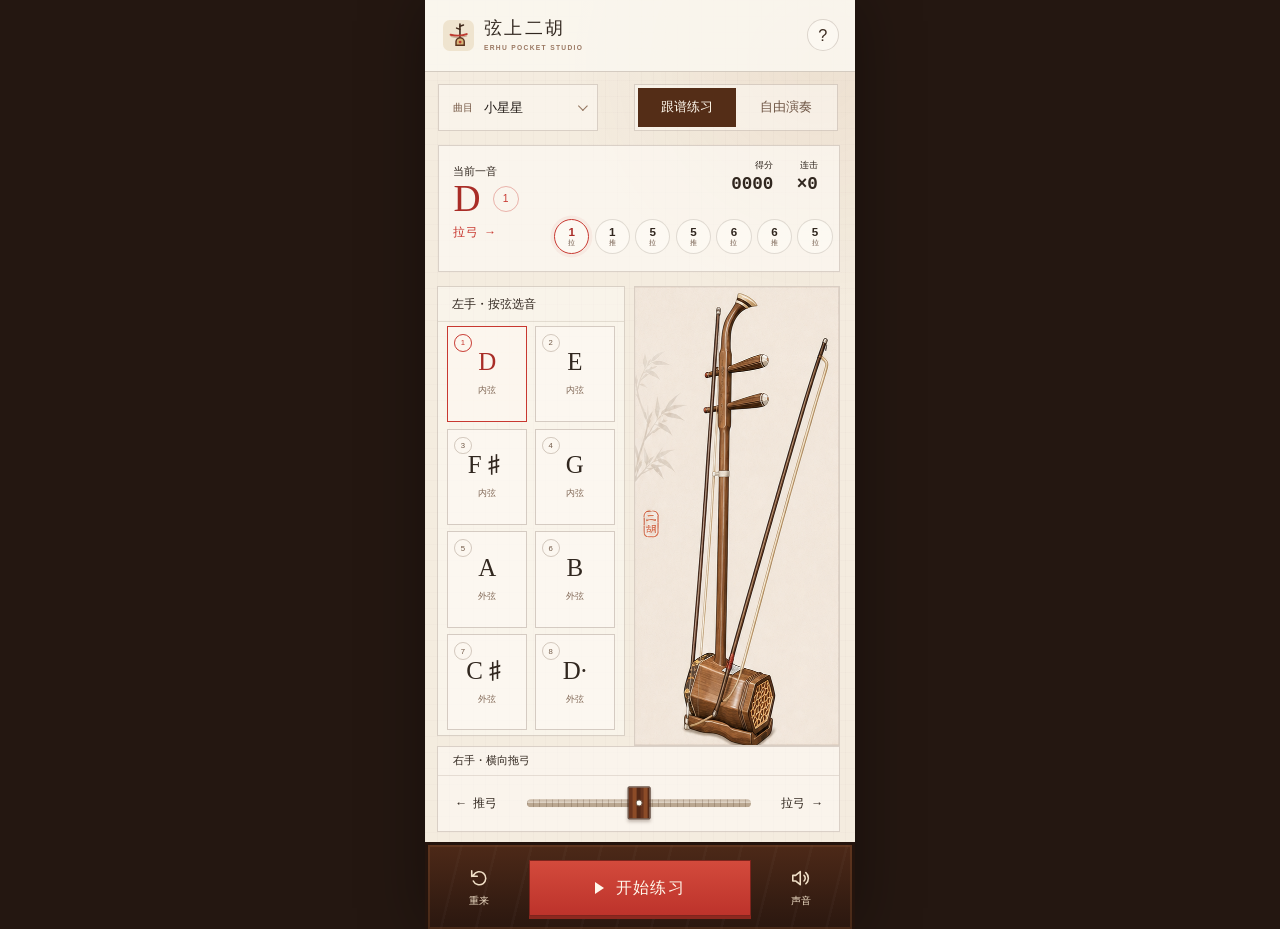
==== commit b0a693e9: "发布 v10 固定比例网页版" ====
--- a/site/index.html
+++ b/site/index.html
@@ -3,113 +3,102 @@
   <head>
     <meta charset="UTF-8" />
     <meta name="viewport" content="width=device-width, initial-scale=1, viewport-fit=cover" />
-    <meta name="theme-color" content="#efe4cf" />
+    <meta name="theme-color" content="#f4ecdf" />
     <meta name="apple-mobile-web-app-capable" content="yes" />
     <meta name="apple-mobile-web-app-status-bar-style" content="default" />
-    <meta name="description" content="为手机触控设计的二胡模拟器与入门练习小游戏" />
+    <meta name="description" content="弦上二胡手机练功房" />
     <link rel="manifest" href="./manifest.webmanifest" />
     <link rel="icon" href="./icon.svg" type="image/svg+xml" />
-    <title>弦上二胡 · 手机练功房</title>
-    <link rel="stylesheet" href="./styles.css?v=5" />
+    <link rel="stylesheet" href="./styles.css?v=10" />
+    <title>弦上二胡 · Erhu Pocket Studio</title>
   </head>
   <body>
     <div class="app-shell">
       <header class="topbar">
         <div class="brand">
-          <img src="./icon.svg" alt="" width="42" height="42" />
-          <div>
+          <img src="./icon.svg" alt="" />
+          <div class="brand-copy">
+            <h1>弦上二胡</h1>
             <p>ERHU POCKET STUDIO</p>
-            <h1>弦上二胡</h1>
           </div>
         </div>
-        <button id="helpButton" class="icon-button" type="button" aria-label="打开玩法说明">?</button>
+        <button id="helpButton" class="help-button" type="button" aria-label="打开玩法说明">?</button>
       </header>
 
       <main class="game" aria-label="手机二胡模拟器">
-        <section class="mode-row" aria-label="演奏模式">
-          <label class="song-select-wrap" for="songSelect">
+        <section class="mode-row" aria-label="曲目和演奏模式">
+          <label class="song-picker" for="songSelect">
             <span>曲目</span>
             <select id="songSelect" aria-label="选择练习曲目"></select>
+            <i aria-hidden="true"></i>
           </label>
-          <div class="segmented-control">
-            <button type="button" class="active" data-mode="practice" aria-pressed="true">跟谱练习</button>
+          <div class="mode-tabs">
+            <button class="active" type="button" data-mode="practice" aria-pressed="true">跟谱练习</button>
             <button type="button" data-mode="free" aria-pressed="false">自由演奏</button>
           </div>
         </section>
 
-        <section class="score-paper" aria-label="乐谱和成绩">
-          <div class="score-heading">
-            <div>
-              <p class="micro-label" id="pieceEyebrow">当前一音 · 拉弓</p>
-              <div class="current-note">
-                <strong id="currentNote">D</strong>
-                <span id="currentScale">1</span>
-              </div>
-              <span id="scoreBowDirection" class="score-bow-direction">拉弓 →</span>
+        <section class="score-paper" aria-label="当前音符和成绩">
+          <div class="current-block">
+            <p id="pieceEyebrow">当前一音</p>
+            <div class="current-note-row">
+              <strong id="currentNote">D</strong>
+              <span id="currentScale">1</span>
             </div>
-            <div class="stats" aria-label="当前成绩">
-              <div><span>得分</span><b id="score">0000</b></div>
-              <div><span>连击</span><b id="combo">×0</b></div>
-            </div>
+            <b id="scoreBowDirection">拉弓 →</b>
+          </div>
+
+          <div class="stats" aria-label="当前成绩">
+            <div><span>得分</span><b id="score">0000</b></div>
+            <div><span>连击</span><b id="combo">×0</b></div>
           </div>
 
           <div id="noteLane" class="note-lane" aria-label="接下来的乐谱"></div>
-          <div class="progress-track" aria-hidden="true"><span id="progressBar"></span></div>
-          <div class="progress-copy"><span id="songSubtitle">八拍入门 · 熟悉音位</span><b id="progressText">0 / 14</b></div>
+          <span id="progressBar" class="hidden-state"></span>
+          <span id="progressText" class="hidden-state"></span>
+          <span id="songSubtitle" class="hidden-state"></span>
         </section>
 
-        <section class="instrument-stage" aria-label="二胡音位选择">
-          <div class="stage-copy">
-            <h2><small>左手 ·</small> 按弦选音</h2>
+        <section class="instrument-stage" aria-label="左手音位与二胡">
+          <div class="instrument-left">
+            <div class="stage-heading">左手・按弦选音</div>
+            <div id="pitchGrid" class="pitch-grid"></div>
           </div>
-
-          <div class="instrument-grid">
-            <div id="pitchGrid" class="pitch-grid"></div>
-
-            <div class="erhu-illustration" aria-hidden="true">
-              <img class="erhu-art" src="./erhu-panel-approved.png?v=5" alt="" />
-              <span class="erhu-seal">二胡</span>
-              <span class="instrument-caption">长弓 · 两弦 · 琴筒</span>
-            </div>
+          <div class="instrument-spacer" aria-hidden="true"></div>
+          <div class="instrument-art" aria-hidden="true">
+            <img class="erhu-image" src="./erhu-panel.png?v=10" alt="" />
           </div>
         </section>
 
-        <section class="bow-section" aria-label="右手拉弓区">
-          <div class="bow-heading">
-            <div>
-              <p class="micro-label">右手 · 横向拖弓</p>
-              <h2 id="bowTitle">这一弓，向右拉</h2>
-            </div>
-            <span id="bowBadge" class="bow-badge">拉弓 →</span>
-          </div>
-
+        <section class="bow-section" aria-label="右手横向拖弓">
+          <div class="bow-heading">右手・横向拖弓</div>
           <button id="bowPad" class="bow-pad target-pull" type="button" aria-label="按住并横向拖动琴弓">
-            <span class="bow-ink" aria-hidden="true"></span>
-            <span class="bow-line" aria-hidden="true"></span>
+            <span class="bow-copy bow-left">←&nbsp; 推弓</span>
+            <span class="bow-track" aria-hidden="true"></span>
             <span class="bow-knob" aria-hidden="true"><i></i></span>
-            <span class="bow-copy bow-left">← 推弓</span>
-            <span class="bow-copy bow-right">拉弓 →</span>
-            <span class="gesture-hint" aria-hidden="true">按住 · 横向拖动</span>
+            <span class="bow-copy bow-right">拉弓&nbsp; →</span>
           </button>
+          <span id="bowTitle" class="hidden-state"></span>
+          <span id="bowBadge" class="hidden-state"></span>
         </section>
 
-        <section class="feedback-card" aria-live="polite" aria-atomic="true">
-          <span id="feedbackDot" class="feedback-dot"></span>
-          <p id="feedback">先点“开始练习”，音符会等你慢慢拉。</p>
-          <b id="accuracy">准确率 100%</b>
-        </section>
+        <div class="hidden-state" aria-live="polite">
+          <span id="feedbackDot"></span>
+          <span id="feedback"></span>
+          <span id="accuracy"></span>
+        </div>
       </main>
 
       <footer class="practice-dock">
-        <button id="resetButton" class="secondary-button" type="button" aria-label="重新开始">
+        <button id="resetButton" class="dock-side" type="button" aria-label="重新开始">
           <svg viewBox="0 0 24 24" aria-hidden="true"><path d="M4 4v6h6M5.7 15a7 7 0 1 0 .3-6.4L4 10" /></svg>
           <span>重来</span>
         </button>
-        <button id="startButton" class="primary-button" type="button">
+        <button id="startButton" class="start-button" type="button">
           <span class="play-icon" aria-hidden="true"></span>
           <span id="startButtonText">开始练习</span>
         </button>
-        <button id="soundButton" class="secondary-button" type="button" aria-pressed="false" aria-label="关闭声音">
+        <button id="soundButton" class="dock-side" type="button" aria-pressed="false" aria-label="关闭声音">
           <svg viewBox="0 0 24 24" aria-hidden="true"><path d="M11 5 6 9H3v6h3l5 4V5Zm4 4a4 4 0 0 1 0 6m2-9a8 8 0 0 1 0 12" /></svg>
           <span>声音</span>
         </button>
@@ -117,21 +106,18 @@
     </div>
 
     <dialog id="guideDialog" class="paper-dialog">
-      <div class="dialog-seal" aria-hidden="true">弦</div>
-      <p class="micro-label">三步上手</p>
+      <p>三步上手</p>
       <h2>一只手选音，一只手拉弓</h2>
       <ol>
-        <li><b>点音位</b><span>先在八张纸签里选中要演奏的音。</span></li>
-        <li><b>看弓向</b><span>乐谱会提示这一音该向左推，还是向右拉。</span></li>
-        <li><b>横向拖动</b><span>在弓区按住并滑动；方向、音位都正确才会前进。</span></li>
+        <li><b>点音位</b><span>先从八张音位卡里选音。</span></li>
+        <li><b>看弓向</b><span>看当前音提示向左推或向右拉。</span></li>
+        <li><b>横向拖动</b><span>在弓区按住并横向滑动。</span></li>
       </ol>
-      <p class="dialog-tip">建议把手机音量调到 30% 左右。首次触摸后浏览器才会允许发声。</p>
-      <button id="enterButton" class="primary-button" type="button">进入练功房</button>
+      <button id="enterButton" class="dialog-button" type="button">进入练功房</button>
     </dialog>
 
     <dialog id="resultDialog" class="paper-dialog result-dialog">
-      <div class="result-mark" aria-hidden="true">成</div>
-      <p class="micro-label">本曲完成</p>
+      <p>本曲完成</p>
       <h2 id="resultTitle">稳稳拉完《小星星》</h2>
       <div class="result-stats">
         <div><span>得分</span><b id="resultScore">1400</b></div>
@@ -139,11 +125,11 @@
         <div><span>最高连击</span><b id="resultCombo">14</b></div>
       </div>
       <div class="result-actions">
-        <button id="resultFreeButton" class="text-button" type="button">自由拉一会儿</button>
-        <button id="resultReplayButton" class="primary-button" type="button">再奏一遍</button>
+        <button id="resultFreeButton" type="button">自由拉一会儿</button>
+        <button id="resultReplayButton" class="dialog-button" type="button">再奏一遍</button>
       </div>
     </dialog>
 
-    <script type="module" src="./game.js?v=5"></script>
+    <script type="module" src="./game.js?v=10"></script>
   </body>
 </html>
--- a/site/styles.css
+++ b/site/styles.css
@@ -1,958 +1,280 @@
 :root {
   color-scheme: light;
-  font-family: "Songti SC", "Noto Serif SC", "STSong", "PingFang SC", serif;
-  color: #31271f;
-  background: #241a14;
+  --paper: #f4ecdf;
+  --paper-card: rgba(255, 252, 246, 0.58);
+  --ink: #31271f;
+  --muted: #876e59;
+  --line: rgba(79, 55, 37, 0.19);
+  --red: #c83830;
+  --red-dark: #a92d27;
+  --wood: #57301a;
+  font-family: "Songti SC", "STSong", "Noto Serif SC", "PingFang SC", serif;
+  color: var(--ink);
+  background: #241711;
   font-synthesis: none;
-  --paper: #efe4cf;
-  --paper-light: #fbf5e9;
-  --ink: #31271f;
-  --muted: #876f5b;
-  --wood: #56341f;
-  --wood-dark: #2d1b12;
-  --cinnabar: #c33b30;
-  --cinnabar-dark: #922a22;
-  --line: rgba(69, 48, 31, 0.17);
-  --safe-top: env(safe-area-inset-top, 0px);
-  --safe-bottom: env(safe-area-inset-bottom, 0px);
 }
 
 * { box-sizing: border-box; }
 
 html,
 body {
-  width: 100%;
   min-width: 320px;
-  height: 100%;
   min-height: 100%;
   margin: 0;
-  overflow: hidden;
-  background: #241a14;
-  overscroll-behavior: none;
+  overflow-x: hidden;
+  overflow-y: auto;
+  background: #241711;
   -webkit-text-size-adjust: 100%;
   -webkit-tap-highlight-color: transparent;
 }
 
+body { display: flex; justify-content: center; }
 button,
 select { font: inherit; }
 button { -webkit-tap-highlight-color: transparent; }
 button:focus-visible,
-select:focus-visible { outline: 2px solid var(--cinnabar); outline-offset: 2px; }
+select:focus-visible { outline: 2px solid var(--red); outline-offset: 2px; }
 
 .app-shell {
-  position: relative;
-  isolation: isolate;
-  display: grid;
-  grid-template-rows: auto minmax(0, 1fr) auto;
-  width: min(100%, 560px);
-  height: 100vh;
-  height: 100dvh;
-  min-height: 480px;
-  margin: 0 auto;
+  container-type: inline-size;
+  display: grid;
+  grid-template-rows: 142fr 1529fr 172fr;
+  width: min(100vw, 430px);
+  height: auto;
+  aspect-ratio: 853 / 1843;
   overflow: hidden;
   background:
-    radial-gradient(circle at 91% 6%, rgba(170, 115, 68, 0.12), transparent 27%),
-    linear-gradient(94deg, rgba(83, 56, 34, 0.022) 1px, transparent 1px),
-    linear-gradient(2deg, rgba(83, 56, 34, 0.018) 1px, transparent 1px),
+    radial-gradient(circle at 91% 7%, rgba(169, 112, 68, 0.09), transparent 26%),
+    linear-gradient(90deg, rgba(82, 55, 34, 0.018) 1px, transparent 1px),
+    linear-gradient(rgba(82, 55, 34, 0.015) 1px, transparent 1px),
     var(--paper);
-  background-size: auto, 13px 13px, 17px 17px, auto;
-  box-shadow: 0 0 70px rgba(0, 0, 0, 0.34);
-}
-
-.app-shell::before {
-  position: absolute;
-  z-index: -1;
-  inset: 0;
-  content: "";
-  pointer-events: none;
-  background: radial-gradient(circle at 45% 30%, transparent, rgba(91, 56, 32, 0.06));
+  background-size: auto, 12px 12px, 16px 16px, auto;
+  box-shadow: 0 0 60px rgba(0, 0, 0, 0.35);
 }
 
 .topbar {
-  position: relative;
-  z-index: 8;
   display: flex;
   align-items: center;
   justify-content: space-between;
-  min-height: calc(54px + var(--safe-top));
-  padding: max(7px, var(--safe-top)) 14px 7px;
-  border-bottom: 1px solid var(--line);
-  background: rgba(246, 237, 220, 0.9);
-  backdrop-filter: blur(16px);
-}
-
-.brand { display: flex; align-items: center; gap: 9px; }
-.brand img { width: 37px; height: 37px; border-radius: 10px; box-shadow: 0 4px 12px rgba(65, 38, 22, 0.1); }
-
-.brand p,
-.micro-label {
-  margin: 0;
-  color: #8a6b52;
-  font-family: ui-sans-serif, -apple-system, BlinkMacSystemFont, "PingFang SC", sans-serif;
-  font-size: clamp(8px, 1.1vh, 10px);
-  font-weight: 700;
-  letter-spacing: 0.13em;
-  text-transform: uppercase;
-}
-
-.brand h1 {
-  margin: 1px 0 0;
-  font-size: clamp(17px, 2.5vh, 21px);
-  font-weight: 650;
-  line-height: 1.05;
-  letter-spacing: 0.11em;
-}
-
-.icon-button {
+  min-height: 0;
+  padding: env(safe-area-inset-top, 0) 3.8cqw 0 4.3cqw;
+  border-bottom: 1px solid rgba(78, 54, 36, 0.22);
+  background: rgba(251, 247, 240, 0.88);
+}
+
+.brand { display: flex; align-items: center; gap: 2.3cqw; }
+.brand > img { width: 7.1cqw; height: 7.1cqw; }
+.brand-copy { display: flex; flex-direction: column; }
+.brand h1 { margin: 0; font-size: 4.2cqw; font-weight: 600; line-height: 1.05; letter-spacing: 0.13em; }
+.brand p { margin: 1.4cqw 0 0; color: #9a7862; font-family: sans-serif; font-size: 1.55cqw; font-weight: 650; letter-spacing: 0.2em; }
+
+.help-button {
   display: grid;
   place-items: center;
-  width: 37px;
-  height: 37px;
+  width: 7.4cqw;
+  height: 7.4cqw;
   padding: 0;
-  border: 1px solid rgba(73, 49, 31, 0.16);
+  border: 1px solid rgba(77, 54, 37, 0.18);
   border-radius: 50%;
-  color: #725742;
-  background: rgba(255, 251, 241, 0.58);
-  font-family: ui-sans-serif, sans-serif;
-  font-size: 16px;
-}
-
-.game {
-  display: grid;
-  grid-template-rows: clamp(36px, 5.5vh, 43px) clamp(92px, 16vh, 132px) minmax(190px, 1fr) clamp(67px, 11.5vh, 92px) clamp(24px, 3.8vh, 30px);
-  gap: clamp(5px, 0.9vh, 8px);
-  min-height: 0;
-  padding: clamp(6px, 1vh, 9px) 10px;
-  overflow: hidden;
-}
+  color: #3d2c21;
+  background: rgba(255, 253, 248, 0.45);
+  font-family: sans-serif;
+  font-size: 3.8cqw;
+  line-height: 1;
+}
+
+.game { position: relative; min-height: 0; overflow: hidden; }
 
 .mode-row {
-  display: grid;
-  grid-template-columns: minmax(110px, 0.82fr) minmax(174px, 1.18fr);
-  gap: 7px;
-  min-height: 0;
-}
-
-.segmented-control,
-.song-select-wrap { min-height: 0; border: 1px solid var(--line); background: rgba(255, 250, 239, 0.52); }
-.segmented-control { display: grid; grid-template-columns: 1fr 1fr; padding: 3px; }
-
-.segmented-control button {
-  min-width: 0;
-  padding: 0 3px;
-  border: 0;
-  color: #806b57;
-  background: transparent;
-  font-family: ui-sans-serif, -apple-system, BlinkMacSystemFont, "PingFang SC", sans-serif;
-  font-size: clamp(10px, 1.45vh, 12px);
-  font-weight: 650;
-  white-space: nowrap;
-}
-
-.segmented-control button.active { color: #fff8e9; background: var(--wood); box-shadow: 0 2px 0 var(--wood-dark); }
-
-.song-select-wrap {
+  position: absolute;
+  top: 1.64%;
+  right: 3.85%;
+  left: 3.05%;
+  display: grid;
+  grid-template-columns: 40% 51%;
+  justify-content: space-between;
+  height: 6.08%;
+}
+
+.song-picker,
+.mode-tabs { border: 1px solid var(--line); background: rgba(255, 252, 246, 0.52); }
+
+.song-picker {
   position: relative;
   display: grid;
-  grid-template-columns: 30px minmax(0, 1fr);
+  grid-template-columns: auto 1fr;
   align-items: center;
-  padding: 0 7px;
-}
-
-.song-select-wrap::after {
-  position: absolute;
-  top: 50%;
-  right: 7px;
-  content: "⌄";
-  color: #9c7d60;
-  pointer-events: none;
-  transform: translateY(-54%);
-}
-
-.song-select-wrap > span {
-  color: #9c7d60;
-  font-family: ui-sans-serif, -apple-system, BlinkMacSystemFont, "PingFang SC", sans-serif;
-  font-size: 9px;
-}
-
-.song-select-wrap select {
-  width: 100%;
-  height: 100%;
-  min-width: 0;
-  padding: 0 15px 0 0;
-  overflow: hidden;
-  border: 0;
-  appearance: none;
-  color: #463528;
-  background: transparent;
-  font-size: clamp(11px, 1.7vh, 13px);
-  font-weight: 700;
-  text-overflow: ellipsis;
-}
+  gap: 2.7cqw;
+  padding: 0 3.2cqw;
+}
+
+.song-picker > span { color: #725441; font-size: 2.4cqw; }
+.song-picker select { width: 100%; height: 100%; min-width: 0; padding: 0 3cqw 0 0; border: 0; appearance: none; color: #211a16; background: transparent; font-size: 3.1cqw; font-weight: 650; }
+.song-picker i { position: absolute; right: 2.8cqw; width: 1.6cqw; height: 1.6cqw; border-right: 0.3cqw solid #92745e; border-bottom: 0.3cqw solid #92745e; transform: rotate(45deg) translateY(-30%); }
+
+.mode-tabs { display: grid; grid-template-columns: 1fr 1fr; padding: 0.65cqw; }
+.mode-tabs button { min-width: 0; padding: 0; border: 0; color: #6e5544; background: transparent; font-size: 2.95cqw; white-space: nowrap; }
+.mode-tabs button.active { color: #fff9ed; background: #542d17; }
 
 .score-paper {
-  position: relative;
-  min-height: 0;
-  padding: clamp(8px, 1.35vh, 12px) 12px clamp(6px, 1vh, 9px);
-  overflow: hidden;
-  border: 1px solid rgba(75, 51, 31, 0.16);
-  border-radius: 2px 2px 13px 2px;
-  background:
-    linear-gradient(105deg, rgba(255, 253, 247, 0.92), rgba(247, 237, 218, 0.74)),
-    repeating-linear-gradient(0deg, transparent 0 5px, rgba(84, 60, 36, 0.026) 6px);
-  box-shadow: 5px 6px 0 rgba(76, 49, 27, 0.05);
-}
-
-.score-paper::after { position: absolute; top: 0; right: 0; content: ""; border-top: 21px solid #dfcfb3; border-left: 21px solid transparent; opacity: 0.72; }
-.score-heading { display: flex; align-items: flex-start; justify-content: space-between; gap: 10px; }
-.current-note { display: flex; align-items: baseline; gap: 7px; margin-top: 1px; }
-
-.current-note strong {
-  color: var(--cinnabar-dark);
-  font-family: Georgia, "Times New Roman", serif;
-  font-size: clamp(27px, 4.9vh, 39px);
-  font-weight: 500;
-  line-height: 0.94;
-}
-
-.current-note span {
+  position: absolute;
+  top: 9.48%;
+  right: 3.4%;
+  left: 2.95%;
+  height: 16.55%;
+  overflow: hidden;
+  border: 1px solid var(--line);
+  background: rgba(255, 252, 247, 0.61);
+}
+
+.current-block { position: absolute; top: 14.8%; left: 3.7%; }
+.current-block p { margin: 0; font-size: 2.55cqw; }
+.current-note-row { display: flex; align-items: center; margin-top: 3%; }
+.current-note-row strong { color: var(--red-dark); font-family: Georgia, serif; font-size: 8.7cqw; font-weight: 400; line-height: 0.95; }
+.current-note-row span { display: grid; place-items: center; width: 6.1cqw; height: 6.1cqw; margin-left: 2.8cqw; border: 1.5px solid rgba(200, 56, 48, 0.35); border-radius: 50%; color: var(--red); font-family: sans-serif; font-size: 2.4cqw; }
+.current-block > b { display: block; margin-top: 1.6cqw; color: var(--red); font-family: sans-serif; font-size: 2.8cqw; letter-spacing: 0.08em; }
+
+.stats { position: absolute; top: 10.5%; right: 5.4%; display: flex; gap: 5.4cqw; }
+.stats div { text-align: right; }
+.stats span { display: block; font-size: 2.2cqw; }
+.stats b { display: block; margin-top: 0.5cqw; font-family: ui-monospace, monospace; font-size: 4.1cqw; font-variant-numeric: tabular-nums; }
+
+.note-lane {
+  position: absolute;
+  right: 1.7%;
+  bottom: 13.5%;
+  left: 28.8%;
+  display: grid;
+  grid-template-columns: repeat(7, 1fr);
+  gap: 1.25cqw;
+}
+
+.note-token {
   display: grid;
   place-items: center;
-  min-width: 22px;
-  height: 22px;
-  border: 1px solid rgba(190, 60, 48, 0.34);
+  align-content: center;
+  aspect-ratio: 1;
+  border: 1px solid rgba(78, 55, 38, 0.16);
   border-radius: 50%;
-  color: var(--cinnabar);
-  font-family: ui-sans-serif, sans-serif;
-  font-size: 10px;
-}
-
-.stats { display: flex; align-items: flex-start; gap: clamp(11px, 3vw, 18px); padding-right: 13px; }
-.stats div { text-align: right; }
-
-.stats span,
-.progress-copy,
-.feedback-card,
-.bow-badge,
-.pitch-key small,
-.key-number,
-.scale-note,
-.bow-copy,
-.gesture-hint,
-.instrument-caption,
-.stage-copy > p { font-family: ui-sans-serif, -apple-system, BlinkMacSystemFont, "PingFang SC", sans-serif; }
-
-.stats span { display: block; color: #927862; font-size: 8px; letter-spacing: 0.08em; }
-.stats b { display: block; margin-top: 1px; color: #4d3a2c; font-family: ui-monospace, SFMono-Regular, Menlo, monospace; font-size: clamp(14px, 2.45vh, 19px); font-variant-numeric: tabular-nums; }
-
-.note-lane {
-  display: grid;
-  grid-template-columns: repeat(7, minmax(0, 1fr));
-  gap: clamp(4px, 1.2vw, 7px);
-  min-height: 29px;
-  margin-top: clamp(4px, 0.8vh, 8px);
-}
-
-.note-token {
+  background: rgba(255, 253, 248, 0.54);
+  font-family: sans-serif;
+}
+.note-token b { font-size: 2.7cqw; line-height: 1; }
+.note-token small { margin-top: 0.4cqw; color: #705848; font-size: 1.65cqw; line-height: 1; }
+.note-token.current { border: 1.5px solid var(--red); color: var(--red-dark); box-shadow: 0 0 0 0.8cqw rgba(200, 56, 48, 0.06); }
+
+.instrument-stage {
+  position: absolute;
+  top: 27.86%;
+  right: 3.4%;
+  left: 2.85%;
+  display: grid;
+  grid-template-columns: 46.5% 2.25% 51.25%;
+  height: 59.65%;
+}
+
+.instrument-left {
+  grid-column: 1;
+  display: grid;
+  grid-template-rows: 7.7% minmax(0, 1fr);
+  align-self: start;
+  height: 97.8%;
+  min-height: 0;
+  overflow: hidden;
+  border: 1px solid var(--line);
+  background: rgba(255, 252, 247, 0.43);
+}
+
+.instrument-spacer { grid-column: 2; }
+.instrument-art { grid-column: 3; min-width: 0; min-height: 0; overflow: hidden; border: 1px solid var(--line); background: #f8f1e7; }
+.erhu-image { display: block; width: 100%; height: 100%; object-fit: contain; object-position: center; }
+
+.stage-heading { display: flex; align-items: center; padding: 0 3.2cqw; border-bottom: 1px solid rgba(79, 55, 37, 0.13); font-size: 2.85cqw; }
+.pitch-grid { display: grid; grid-template-columns: repeat(2, minmax(0, 1fr)); grid-template-rows: repeat(4, minmax(0, 1fr)); gap: 1.65% 4.6%; min-height: 0; padding: 2.1% 4.8% 2.4%; }
+
+.pitch-key {
   position: relative;
   display: grid;
   place-items: center;
   align-content: center;
   min-width: 0;
-  min-height: clamp(29px, 5.3vh, 42px);
-  border: 1px solid rgba(74, 52, 34, 0.15);
-  border-radius: 50%;
-  color: #6c5948;
-  background: rgba(255, 253, 246, 0.58);
-  font-family: ui-sans-serif, -apple-system, BlinkMacSystemFont, "PingFang SC", sans-serif;
-}
-
-.note-token b { font-size: clamp(10px, 1.8vh, 13px); line-height: 1; }
-.note-token small { margin-top: 1px; color: #a68c75; font-size: clamp(6px, 0.95vh, 8px); }
-.note-token.current { border-color: var(--cinnabar); color: var(--cinnabar-dark); background: #f8e9dc; box-shadow: 0 0 0 4px rgba(195, 59, 48, 0.08); }
-.note-token.free-note { font-weight: 700; }
-.progress-track { height: 4px; margin-top: clamp(4px, 0.7vh, 7px); overflow: hidden; background: rgba(76, 54, 37, 0.11); }
-.progress-track span { display: block; width: 0; height: 100%; background: var(--cinnabar); transition: width 220ms ease; }
-
-.progress-copy {
-  display: flex;
-  align-items: center;
-  justify-content: space-between;
-  margin-top: 3px;
-  color: #8b745f;
-  font-size: clamp(8px, 1.25vh, 10px);
-}
-
-.progress-copy b { color: #6d5847; font-variant-numeric: tabular-nums; }
-
-.instrument-stage {
-  display: grid;
-  grid-template-rows: auto minmax(0, 1fr);
-  min-height: 0;
-  overflow: hidden;
-  border: 1px solid rgba(74, 50, 32, 0.14);
-  background: rgba(251, 245, 233, 0.47);
-  box-shadow: inset 3px 0 0 rgba(112, 73, 43, 0.12);
-}
-
-.stage-copy {
-  display: flex;
-  align-items: end;
-  justify-content: space-between;
-  gap: 8px;
-  padding: clamp(6px, 1vh, 9px) 10px 5px;
-  border-bottom: 1px solid rgba(73, 49, 31, 0.1);
-}
-
-.stage-copy h2,
-.bow-heading h2 { margin: 1px 0 0; font-size: clamp(14px, 2.1vh, 18px); font-weight: 650; line-height: 1.05; letter-spacing: 0.05em; }
-.stage-copy > p { margin: 0; color: #957b65; font-size: clamp(8px, 1.15vh, 10px); white-space: nowrap; }
-.stage-copy > p i { display: inline-block; width: 6px; height: 6px; border-radius: 50%; background: var(--cinnabar); }
-
-.instrument-grid {
-  display: grid;
-  grid-template-columns: minmax(0, 1.04fr) minmax(0, 0.96fr);
-  min-height: 0;
-  overflow: hidden;
-}
-
-.pitch-grid {
-  display: grid;
-  grid-template-columns: repeat(2, minmax(0, 1fr));
-  grid-template-rows: repeat(4, minmax(0, 1fr));
-  gap: clamp(4px, 0.75vh, 7px);
-  min-width: 0;
-  min-height: 0;
-  padding: clamp(6px, 0.9vh, 9px);
-}
-
-.pitch-key {
-  position: relative;
-  display: grid;
-  grid-template-columns: auto 1fr auto;
-  grid-template-rows: 1fr auto;
-  align-items: center;
-  min-width: 0;
-  min-height: 0;
-  padding: 3px 6px 2px;
-  overflow: hidden;
-  border: 1px solid rgba(76, 53, 35, 0.16);
-  border-radius: 1px 8px 1px 1px;
-  color: #5f4a39;
-  background:
-    linear-gradient(104deg, rgba(255, 253, 247, 0.9), rgba(240, 226, 203, 0.62)),
-    repeating-linear-gradient(0deg, transparent 0 5px, rgba(78, 54, 33, 0.025) 6px);
-  box-shadow: 2px 3px 0 rgba(75, 49, 29, 0.055);
-  text-align: left;
-  transition: border-color 120ms ease, background 120ms ease, transform 120ms ease;
-}
-
-.pitch-key::after { position: absolute; top: 0; right: 0; content: ""; border-top: 11px solid rgba(221, 205, 178, 0.75); border-left: 11px solid transparent; }
-.pitch-key:active { transform: scale(0.97); }
-
-.pitch-key.active {
-  border: 1.5px solid var(--cinnabar);
-  color: var(--cinnabar-dark);
-  background: linear-gradient(104deg, #fff6eb, #f5dcd0);
-  box-shadow: inset 4px 0 0 var(--cinnabar), 2px 3px 0 rgba(126, 38, 31, 0.08);
-}
-
-.key-number {
-  display: grid;
-  grid-row: 1;
-  grid-column: 1;
-  place-items: center;
-  align-self: start;
-  width: clamp(16px, 2.5vh, 20px);
-  height: clamp(16px, 2.5vh, 20px);
-  border: 1px solid rgba(116, 87, 64, 0.28);
-  border-radius: 50%;
-  font-size: clamp(7px, 1vh, 9px);
-}
-
-.pitch-key strong { grid-row: 1; grid-column: 2; justify-self: center; min-width: 0; font-family: Georgia, "Times New Roman", serif; font-size: clamp(18px, 3.4vh, 29px); font-weight: 500; line-height: 1; }
-.scale-note { grid-row: 1; grid-column: 3; align-self: center; font-size: clamp(9px, 1.55vh, 12px); font-weight: 700; }
-.pitch-key small { grid-row: 2; grid-column: 2 / 4; justify-self: end; color: #9b826e; font-size: clamp(7px, 1.05vh, 9px); }
-.pitch-key.active .key-number { border-color: var(--cinnabar); color: var(--cinnabar); }
-
-.erhu-illustration {
-  position: relative;
-  display: grid;
-  place-items: center;
-  min-width: 0;
-  min-height: 0;
-  padding: 4px 5px 13px 2px;
-  overflow: hidden;
-  border-left: 1px solid rgba(77, 52, 34, 0.12);
-  background: radial-gradient(ellipse at 55% 82%, rgba(151, 88, 46, 0.15), transparent 42%);
-}
-
-.erhu-svg { display: block; width: 100%; height: 100%; max-height: 100%; overflow: visible; }
-.instrument-caption { position: absolute; right: 6px; bottom: 3px; color: #9b8068; font-size: clamp(7px, 1.05vh, 9px); letter-spacing: 0.08em; }
-.erhu-string { transition: stroke 140ms ease, stroke-width 140ms ease; }
-body[data-string="inner"] .string-inner,
-body[data-string="outer"] .string-outer { stroke: var(--cinnabar); stroke-width: 3.4px; }
-.erhu-playing-bow { transform-origin: 46px 305px; transition: transform 180ms ease; }
-body[data-bowing="pull"] .erhu-playing-bow { transform: translateX(10px) rotate(-1.5deg); }
-body[data-bowing="push"] .erhu-playing-bow { transform: translateX(-7px) rotate(1.5deg); }
-.svg-sound-waves { opacity: 0; transition: opacity 120ms ease; }
-body[data-bowing] .svg-sound-waves { opacity: 0.7; animation: soundPulse 650ms ease-in-out infinite alternate; }
-
-@keyframes soundPulse { to { transform: translateX(4px); opacity: 0.28; } }
+  min-height: 0;
+  padding: 0;
+  border: 1px solid rgba(84, 59, 40, 0.23);
+  border-radius: 0;
+  color: var(--ink);
+  background: rgba(255, 252, 247, 0.5);
+}
+
+.pitch-key.active { border: 1.5px solid var(--red); color: var(--red-dark); background: rgba(255, 248, 241, 0.62); }
+.key-number { position: absolute; top: 7.5%; left: 7.5%; display: grid; place-items: center; width: 4.15cqw; height: 4.15cqw; border: 1px solid rgba(106, 79, 59, 0.28); border-radius: 50%; color: #725a48; font-family: sans-serif; font-size: 1.8cqw; }
+.pitch-key.active .key-number { border-color: var(--red); color: var(--red); }
+.pitch-key strong { font-family: Georgia, serif; font-size: 5.8cqw; font-weight: 400; line-height: 1; }
+.pitch-key small { margin-top: 2cqw; color: #806755; font-size: 2.2cqw; }
 
 .bow-section {
-  display: grid;
-  grid-template-columns: minmax(108px, 0.66fr) minmax(0, 1.34fr);
-  min-height: 0;
-  overflow: hidden;
-  border: 1px solid rgba(72, 48, 31, 0.14);
-  background: rgba(250, 243, 229, 0.52);
-}
-
-.bow-heading { display: grid; align-content: center; padding: 6px 8px; border-right: 1px solid rgba(72, 48, 31, 0.12); }
-
-.bow-badge {
-  display: inline-flex;
-  align-items: center;
-  justify-content: center;
-  justify-self: start;
-  margin-top: 5px;
-  padding: 2px 7px;
-  border: 1px solid rgba(195, 59, 48, 0.3);
-  border-radius: 999px;
-  color: var(--cinnabar-dark);
-  background: rgba(255, 246, 235, 0.58);
-  font-size: clamp(8px, 1.2vh, 10px);
-  font-weight: 700;
-}
-
-.bow-pad {
-  --bow-x: 50%;
-  --bow-energy: 0;
-  position: relative;
-  min-width: 0;
-  min-height: 0;
-  padding: 0;
-  overflow: hidden;
-  touch-action: none;
-  border: 0;
-  color: #755e4b;
-  background:
-    radial-gradient(circle at var(--bow-x) 50%, rgba(195, 59, 48, calc(0.07 + var(--bow-energy) * 0.09)), transparent 28%),
-    linear-gradient(90deg, rgba(255, 253, 246, 0.52), rgba(235, 218, 190, 0.54));
-}
-
-.bow-line { position: absolute; top: 45%; right: 11%; left: 11%; height: 2px; background: #8a5437; box-shadow: 0 3px 0 #d2af70; }
-.bow-ink { position: absolute; top: calc(45% - 4px); left: 11%; width: calc(var(--bow-x) - 11%); height: 7px; opacity: calc(0.35 + var(--bow-energy) * 0.55); background: linear-gradient(90deg, transparent, rgba(195, 59, 48, 0.38)); }
-
-.bow-knob {
-  position: absolute;
-  top: 45%;
-  left: var(--bow-x);
-  display: grid;
-  place-items: center;
-  width: clamp(25px, 4.8vh, 38px);
-  height: clamp(25px, 4.8vh, 38px);
-  border: 2px solid var(--cinnabar);
-  border-radius: 50%;
-  background: #f8eddd;
-  box-shadow: 0 3px 9px rgba(79, 43, 25, 0.14);
-  transform: translate(-50%, -50%);
-  transition: left 70ms linear;
-}
-
-.bow-knob i { width: 36%; height: 36%; border-radius: 50%; background: var(--cinnabar); }
-.bow-pad.dragging .bow-knob { transform: translate(-50%, -50%) scale(1.08); }
-.bow-copy { position: absolute; bottom: 6px; font-size: clamp(7px, 1.05vh, 9px); font-weight: 650; }
-.bow-left { left: 8px; }
-.bow-right { right: 8px; }
-.gesture-hint { position: absolute; top: 5px; left: 50%; color: #a18871; font-size: clamp(7px, 1vh, 9px); white-space: nowrap; transform: translateX(-50%); }
-.target-pull .bow-right,
-.target-push .bow-left { color: var(--cinnabar-dark); }
-
-.feedback-card {
-  display: grid;
-  grid-template-columns: auto minmax(0, 1fr) auto;
-  align-items: center;
-  gap: 7px;
-  min-height: 0;
-  padding: 0 8px;
-  overflow: hidden;
-  border: 1px solid rgba(72, 49, 32, 0.12);
-  color: #745f4c;
-  background: rgba(255, 250, 239, 0.48);
-  font-size: clamp(8px, 1.28vh, 10px);
-}
-
-.feedback-card p { margin: 0; overflow: hidden; text-overflow: ellipsis; white-space: nowrap; }
-.feedback-card b { color: #8f755e; font-size: inherit; white-space: nowrap; }
-.feedback-dot { width: 7px; height: 7px; border-radius: 50%; background: #b39a83; }
-.feedback-dot.hit { background: #5f8f5c; }
-.feedback-dot.miss { background: var(--cinnabar); }
+  position: absolute;
+  top: 87.51%;
+  right: 3.4%;
+  left: 2.85%;
+  height: 11.12%;
+  overflow: hidden;
+  border: 1px solid var(--line);
+  background: rgba(255, 252, 247, 0.55);
+}
+
+.bow-heading { display: flex; align-items: center; height: 34%; padding: 0 3.35cqw; border-bottom: 1px solid rgba(79, 55, 37, 0.12); font-size: 2.65cqw; }
+.bow-pad { --bow-x: 50%; position: relative; display: block; width: 100%; height: 66%; padding: 0; overflow: hidden; touch-action: none; border: 0; color: var(--ink); background: transparent; }
+.bow-track { position: absolute; top: 50%; right: 22%; left: 22%; height: 1.8cqw; border-radius: 2cqw; background: repeating-linear-gradient(90deg, rgba(94, 70, 51, 0.26) 0 1px, transparent 1px 1.45cqw), linear-gradient(#c3b19d, #e1d6c8 48%, #baa791 52%); transform: translateY(-50%); }
+.bow-knob { position: absolute; top: 50%; left: clamp(23%, var(--bow-x), 77%); display: grid; place-items: center; width: 5.3cqw; height: 7.7cqw; border: 1px solid #3e2418; border-radius: 0.3cqw; background: repeating-linear-gradient(90deg, #6a351e 0 0.9cqw, #8c4b27 0.9cqw 1.8cqw, #542917 1.8cqw 2.7cqw); box-shadow: 0 0.6cqw 0.8cqw rgba(55, 33, 21, 0.27); transform: translate(-50%, -50%); }
+.bow-knob i { width: 1.7cqw; height: 1.7cqw; border: 1px solid #6f5a49; border-radius: 50%; background: #fffdf5; }
+.bow-copy { position: absolute; z-index: 2; top: 50%; font-size: 2.85cqw; transform: translateY(-50%); }
+.bow-left { left: 4.1%; }
+.bow-right { right: 4.1%; }
 
 .practice-dock {
-  position: relative;
-  z-index: 7;
-  display: grid;
-  grid-template-columns: 60px minmax(0, 1fr) 60px;
-  align-items: stretch;
-  gap: 7px;
-  min-height: calc(61px + var(--safe-bottom));
-  padding: 7px 10px calc(7px + var(--safe-bottom));
-  border-top: 1px solid rgba(32, 18, 12, 0.62);
-  background:
-    repeating-linear-gradient(104deg, transparent 0 28px, rgba(255, 255, 255, 0.026) 29px 31px),
-    linear-gradient(#4c2a1a, #2e1a12);
-  box-shadow: 0 -7px 18px rgba(48, 27, 17, 0.14);
-}
-
-.primary-button,
-.secondary-button,
-.text-button { border: 0; }
-
-.primary-button {
-  min-width: 0;
-  min-height: 42px;
-  padding: 0 15px;
-  color: #fff9ec;
-  background: var(--cinnabar);
-  box-shadow: 0 5px 0 var(--cinnabar-dark);
-  font-family: ui-sans-serif, -apple-system, BlinkMacSystemFont, "PingFang SC", sans-serif;
-  font-size: clamp(13px, 2vh, 16px);
-  font-weight: 750;
-  letter-spacing: 0.06em;
-}
-
-.primary-button:active { transform: translateY(2px); box-shadow: 0 3px 0 var(--cinnabar-dark); }
-.primary-button:disabled { opacity: 0.58; }
-.primary-button.paused { background: #78543b; box-shadow: 0 5px 0 #4f3425; }
-
-.play-icon { display: inline-block; margin-right: 7px; border-top: 6px solid transparent; border-bottom: 6px solid transparent; border-left: 9px solid currentColor; }
-.paused .play-icon { width: 8px; height: 11px; border: 0; border-right: 3px solid currentColor; border-left: 3px solid currentColor; }
-
-.secondary-button {
-  display: grid;
-  place-items: center;
-  align-content: center;
-  gap: 1px;
-  padding: 0;
-  color: #f0dfc7;
-  background: transparent;
-  font-family: ui-sans-serif, -apple-system, BlinkMacSystemFont, "PingFang SC", sans-serif;
-  font-size: 9px;
-}
-
-.secondary-button svg { width: 21px; height: 21px; fill: none; stroke: currentColor; stroke-width: 1.8; stroke-linecap: round; stroke-linejoin: round; }
-.secondary-button.muted { color: #b59a7f; }
-
-.paper-dialog {
-  width: min(calc(100% - 28px), 430px);
-  max-height: calc(100dvh - 32px);
-  padding: 24px 21px 20px;
-  overflow: auto;
-  border: 1px solid rgba(68, 44, 27, 0.22);
-  border-radius: 2px 2px 20px 2px;
-  color: var(--ink);
-  background: var(--paper-light);
-  box-shadow: 0 24px 90px rgba(27, 15, 10, 0.42);
-}
-
-.paper-dialog::backdrop { background: rgba(30, 20, 14, 0.66); backdrop-filter: blur(5px); }
-.paper-dialog h2 { margin: 5px 0 17px; font-size: 22px; }
-.paper-dialog ol { display: grid; gap: 12px; margin: 0; padding: 0; list-style: none; counter-reset: guide; }
-
-.paper-dialog li {
-  display: grid;
-  grid-template-columns: 28px 74px 1fr;
-  align-items: center;
-  gap: 6px;
-  color: #755f4d;
-  font-family: ui-sans-serif, -apple-system, BlinkMacSystemFont, "PingFang SC", sans-serif;
-  font-size: 12px;
-  counter-increment: guide;
-}
-
-.paper-dialog li::before { display: grid; place-items: center; width: 25px; height: 25px; border: 1px solid rgba(195, 59, 48, 0.4); border-radius: 50%; color: var(--cinnabar); content: counter(guide); }
-.paper-dialog li b { color: #4b392b; }
-
-.dialog-tip {
-  margin: 17px 0;
-  padding: 10px;
-  color: #7f6854;
-  background: #f0e2cc;
-  font-family: ui-sans-serif, -apple-system, BlinkMacSystemFont, "PingFang SC", sans-serif;
-  font-size: 11px;
-  line-height: 1.6;
-}
-
-.paper-dialog > .primary-button { width: 100%; }
-.dialog-seal,
-.result-mark { display: grid; place-items: center; width: 40px; height: 40px; margin-bottom: 14px; border: 2px solid var(--cinnabar); border-radius: 50%; color: var(--cinnabar); font-size: 18px; }
-.result-mark { width: 58px; height: 58px; margin: 0 auto 14px; border-width: 3px; font-size: 26px; transform: rotate(-6deg); }
-.result-dialog { text-align: center; }
-.result-stats { display: grid; grid-template-columns: repeat(3, 1fr); gap: 7px; margin: 16px 0 22px; }
-.result-stats div { padding: 12px 4px; background: #f0e2cc; }
+  display: grid;
+  grid-template-columns: 20.5% minmax(0, 1fr) 20.5%;
+  gap: 2.2%;
+  min-height: 0;
+  padding: 3.3% 2.2% calc(3% + env(safe-area-inset-bottom, 0px));
+  border: 3px solid #24140d;
+  border-bottom: 0;
+  background: repeating-linear-gradient(104deg, transparent 0 31px, rgba(255,255,255,0.025) 32px 34px), linear-gradient(#4d2918, #2a170f);
+  box-shadow: inset 0 0 0 2px rgba(130, 78, 43, 0.34);
+}
+
+.dock-side { display: grid; place-items: center; align-content: center; gap: 1.1cqw; padding: 0; border: 0; color: #f0dfc7; background: transparent; font-size: 2.4cqw; }
+.dock-side svg { width: 5.2cqw; height: 5.2cqw; fill: none; stroke: currentColor; stroke-width: 1.7; stroke-linecap: round; stroke-linejoin: round; }
+.start-button { display: flex; align-items: center; justify-content: center; min-width: 0; padding: 0; border: 1px solid #7f241d; color: #fff8ec; background: linear-gradient(#d34a3c, #bd332b); box-shadow: 0 0.7cqw 0 #8d281f; font-family: sans-serif; font-size: 3.8cqw; font-weight: 700; letter-spacing: 0.08em; }
+.start-button.paused { background: #70432d; box-shadow: 0 0.7cqw 0 #45291d; }
+.play-icon { display: inline-block; margin-right: 2.7cqw; border-top: 1.5cqw solid transparent; border-bottom: 1.5cqw solid transparent; border-left: 2.2cqw solid currentColor; }
+.paused .play-icon { width: 2cqw; height: 2.7cqw; border: 0; border-right: 0.65cqw solid currentColor; border-left: 0.65cqw solid currentColor; }
+.dock-side.muted { opacity: 0.58; }
+
+.hidden-state { position: absolute !important; width: 1px !important; height: 1px !important; overflow: hidden !important; clip-path: inset(50%) !important; white-space: nowrap !important; }
+
+.paper-dialog { width: min(calc(100% - 32px), 390px); max-height: calc(100dvh - 40px); padding: 24px; overflow: auto; border: 1px solid var(--line); color: var(--ink); background: #faf3e8; box-shadow: 0 20px 80px rgba(27, 15, 10, 0.42); }
+.paper-dialog::backdrop { background: rgba(31, 20, 14, 0.64); backdrop-filter: blur(4px); }
+.paper-dialog > p { margin: 0; color: #906f58; font-size: 12px; letter-spacing: 0.15em; }
+.paper-dialog h2 { margin: 8px 0 18px; font-size: 23px; }
+.paper-dialog ol { display: grid; gap: 12px; margin: 0 0 20px; padding-left: 22px; }
+.paper-dialog li { padding-left: 5px; color: #745c4b; font-size: 13px; line-height: 1.55; }
+.paper-dialog li b { display: inline-block; min-width: 65px; color: #3d2d23; }
+.dialog-button { min-height: 44px; padding: 0 20px; border: 0; color: white; background: var(--red); font-weight: 700; }
+.paper-dialog > .dialog-button { width: 100%; }
+.result-stats { display: grid; grid-template-columns: repeat(3, 1fr); gap: 8px; margin: 18px 0; }
+.result-stats div { padding: 12px 4px; background: #efe1cf; text-align: center; }
 .result-stats span,
-.result-stats b { display: block; font-family: ui-sans-serif, -apple-system, BlinkMacSystemFont, "PingFang SC", sans-serif; }
-.result-stats span { color: #8b745f; font-size: 9px; }
-.result-stats b { margin-top: 4px; color: #533d2d; font-size: 17px; }
-.result-actions { display: grid; grid-template-columns: 0.8fr 1.2fr; gap: 9px; }
-.text-button { color: #795f4b; background: transparent; font-family: ui-sans-serif, -apple-system, BlinkMacSystemFont, "PingFang SC", sans-serif; font-size: 12px; }
-
-.hit-flash { animation: hitFlash 330ms ease; }
-.miss-shake { animation: missShake 300ms ease; }
-@keyframes hitFlash { 50% { box-shadow: inset 0 0 0 3px rgba(80, 135, 78, 0.35); } }
-@keyframes missShake { 25%, 75% { transform: translateX(-4px); } 50% { transform: translateX(4px); } }
-
-@media (max-width: 359px) {
-  .game { padding-inline: 7px; }
-  .mode-row { grid-template-columns: 106px minmax(0, 1fr); gap: 5px; }
-  .song-select-wrap { grid-template-columns: 27px minmax(0, 1fr); padding-inline: 5px; }
-  .segmented-control button { font-size: 9px; }
-  .stage-copy > p { display: none; }
-  .pitch-grid { padding-inline: 5px; }
-  .pitch-key { padding-inline: 4px; }
-  .feedback-card b { display: none; }
-}
-
-@media (max-height: 650px) {
-  .topbar { min-height: calc(47px + var(--safe-top)); padding-bottom: 5px; }
-  .brand img { width: 32px; height: 32px; }
-  .brand p { display: none; }
-  .brand h1 { margin: 0; font-size: 17px; }
-  .icon-button { width: 32px; height: 32px; }
-  .game { grid-template-rows: 34px 84px minmax(178px, 1fr) 62px 22px; gap: 4px; padding-block: 5px; }
-  .score-paper { padding-block: 6px 4px; }
-  .note-lane { margin-top: 3px; }
-  .note-token { min-height: 27px; }
-  .progress-track { margin-top: 3px; }
-  .progress-copy { margin-top: 1px; }
-  .stage-copy { padding-block: 4px 3px; }
-  .stage-copy > p { display: none; }
-  .pitch-grid { gap: 3px; padding-block: 4px; }
-  .pitch-key { padding-block: 1px; }
-  .instrument-caption { display: none; }
-  .bow-heading { padding-block: 4px; }
-  .bow-badge { margin-top: 3px; }
-  .practice-dock { min-height: calc(56px + var(--safe-bottom)); padding-block: 5px calc(5px + var(--safe-bottom)); }
-  .primary-button { min-height: 39px; }
-}
-
-@media (max-height: 540px) {
-  .app-shell { min-height: 440px; }
-  .game { grid-template-rows: 32px 74px minmax(158px, 1fr) 55px 20px; }
-  .score-heading .micro-label,
-  .progress-copy span { display: none; }
-  .note-token:nth-child(n + 6) { display: none; }
-  .note-lane { grid-template-columns: repeat(5, minmax(0, 1fr)); }
-  .current-note strong { font-size: 25px; }
-  .pitch-key small { display: none; }
-}
-
-@media (min-width: 700px) {
-  body { background: radial-gradient(circle at 50% 25%, #5e3b27, transparent 47%), #241a14; }
+.result-stats b { display: block; }
+.result-actions { display: grid; grid-template-columns: 1fr 1.2fr; gap: 10px; }
+.result-actions > button:first-child { border: 0; color: #715744; background: transparent; }
+
+@media (max-width: 350px) {
+  .brand p { letter-spacing: 0.12em; }
+  .pitch-grid { gap: 1.4% 3.8%; padding-inline: 4%; }
 }
 
 @media (prefers-reduced-motion: reduce) {
-  *,
-  *::before,
-  *::after { scroll-behavior: auto !important; animation-duration: 0.01ms !important; animation-iteration-count: 1 !important; transition-duration: 0.01ms !important; }
-}
-
-/* Approved prototype alignment: compact score, tall instrument stage, full-width bow. */
-.brand > div { display: flex; flex-direction: column; }
-.brand p { order: 2; margin-top: 3px; }
-.brand h1 { order: 1; }
-
-.game {
-  position: relative;
-  grid-template-rows: clamp(36px, 5.5vh, 43px) clamp(96px, 14vh, 118px) minmax(230px, 1fr) clamp(86px, 12.3vh, 104px);
-}
-
-.score-paper {
-  display: grid;
-  grid-template-columns: minmax(94px, 0.56fr) minmax(0, 1.44fr);
-  grid-template-rows: auto minmax(34px, 1fr) auto auto;
-  column-gap: 9px;
-  padding: clamp(7px, 1.1vh, 10px) 12px 6px;
-}
-
-.score-heading { display: contents; }
-.score-heading > div:first-child { grid-row: 1 / 3; grid-column: 1; align-self: center; }
-.score-heading .stats { grid-row: 1; grid-column: 2; justify-self: end; padding-right: 12px; }
-.score-paper .note-lane { grid-row: 2; grid-column: 2; align-self: end; min-height: 0; margin: 2px 0 0; }
-.score-paper .progress-track { grid-row: 3; grid-column: 1 / 3; margin-top: 5px; }
-.score-paper .progress-copy { grid-row: 4; grid-column: 1 / 3; }
-.score-heading .current-note strong { font-size: clamp(32px, 5.8vh, 46px); }
-
-.score-bow-direction {
-  display: block;
-  margin-top: 3px;
-  color: var(--cinnabar);
-  font-family: ui-sans-serif, -apple-system, BlinkMacSystemFont, "PingFang SC", sans-serif;
-  font-size: clamp(10px, 1.65vh, 13px);
-  font-weight: 750;
-  letter-spacing: 0.08em;
-}
-
-.instrument-stage { grid-template-rows: auto minmax(0, 1fr); }
-.stage-copy { align-items: center; min-height: 36px; padding: 5px 12px; }
-.stage-copy h2 { margin: 0; font-size: clamp(14px, 2.15vh, 18px); }
-.stage-copy h2 small { color: #8a6b52; font-family: ui-sans-serif, -apple-system, BlinkMacSystemFont, "PingFang SC", sans-serif; font-size: 0.61em; letter-spacing: 0.1em; }
-.instrument-grid { grid-template-columns: minmax(0, 0.92fr) minmax(0, 1.08fr); }
-.pitch-grid { gap: clamp(5px, 0.8vh, 8px); padding: clamp(7px, 1vh, 10px); }
-
-.pitch-key {
-  display: grid;
-  grid-template: 1fr auto / 1fr;
-  place-items: center;
-  padding: 5px 4px 4px;
-  text-align: center;
-}
-
-.pitch-key strong {
-  grid-row: 1;
-  grid-column: 1;
-  align-self: end;
-  justify-self: center;
-  font-size: clamp(23px, 4.2vh, 36px);
-}
-
-.pitch-key small {
-  grid-row: 2;
-  grid-column: 1;
-  justify-self: center;
-  margin-top: 3px;
-  font-size: clamp(8px, 1.25vh, 10px);
-}
-
-.key-number {
-  position: absolute;
-  z-index: 2;
-  top: 6px;
-  left: 6px;
-  width: clamp(18px, 2.8vh, 23px);
-  height: clamp(18px, 2.8vh, 23px);
-}
-
-.erhu-illustration { padding: 5px 3px 14px; }
-.erhu-art {
-  display: block;
-  width: 100%;
-  height: 100%;
-  object-fit: contain;
-  object-position: 50% 50%;
-  filter: drop-shadow(2px 5px 5px rgba(65, 37, 22, 0.13));
-  transition: transform 160ms ease;
-}
-
-body[data-bowing="pull"] .erhu-art { transform: translateX(3px) rotate(0.35deg); }
-body[data-bowing="push"] .erhu-art { transform: translateX(-3px) rotate(-0.35deg); }
-
-.erhu-seal {
-  position: absolute;
-  left: 8px;
-  top: 45%;
-  display: grid;
-  place-items: center;
-  width: 23px;
-  height: 39px;
-  border: 1.5px solid rgba(195, 59, 48, 0.68);
-  border-radius: 9px;
-  color: rgba(195, 59, 48, 0.78);
-  font-size: 9px;
-  line-height: 1.1;
-  writing-mode: vertical-rl;
-}
-
-.instrument-caption { right: 7px; bottom: 3px; }
-
-.bow-section {
-  grid-template-columns: 1fr;
-  grid-template-rows: auto minmax(0, 1fr);
-}
-
-.bow-heading {
-  display: flex;
-  align-items: center;
-  justify-content: space-between;
-  min-height: 31px;
-  padding: 4px 12px 2px;
-  border-right: 0;
-  border-bottom: 1px solid rgba(72, 48, 31, 0.1);
-}
-
-.bow-heading > div { display: flex; align-items: baseline; gap: 9px; }
-.bow-heading h2 { margin: 0; font-size: clamp(11px, 1.7vh, 14px); }
-.bow-badge { display: none; }
-.bow-pad { min-height: 0; }
-.bow-line { top: 48%; right: 9%; left: 9%; }
-.bow-ink { top: calc(48% - 4px); left: 9%; }
-.bow-knob { top: 48%; }
-.gesture-hint { top: 4px; }
-.bow-copy { bottom: 5px; font-size: clamp(8px, 1.2vh, 10px); }
-
-.feedback-card {
-  position: absolute;
-  width: 1px;
-  height: 1px;
-  padding: 0;
-  overflow: hidden;
-  clip: rect(0 0 0 0);
-  clip-path: inset(50%);
-  border: 0;
-  white-space: nowrap;
-}
-
-@media (max-width: 359px) {
-  .score-paper { grid-template-columns: 88px minmax(0, 1fr); column-gap: 6px; padding-inline: 9px; }
-  .score-heading .stats { padding-right: 8px; }
-  .instrument-grid { grid-template-columns: minmax(0, 0.95fr) minmax(0, 1.05fr); }
-  .erhu-seal { display: none; }
-}
-
-@media (max-height: 650px) {
-  .game { grid-template-rows: 34px 78px minmax(208px, 1fr) 72px; }
-  .score-paper { grid-template-rows: auto minmax(28px, 1fr) auto auto; padding-block: 5px 3px; }
-  .score-heading .current-note strong { font-size: 30px; }
-  .score-bow-direction { margin-top: 1px; font-size: 9px; }
-  .score-paper .note-token { min-height: 27px; }
-  .score-paper .progress-track { margin-top: 3px; }
-  .stage-copy { min-height: 30px; padding-block: 3px; }
-  .pitch-grid { gap: 4px; padding: 5px; }
-  .key-number { top: 4px; left: 4px; }
-  .bow-heading { min-height: 25px; padding-block: 2px 1px; }
-}
-
-@media (max-height: 540px) {
-  .game { grid-template-rows: 32px 70px minmax(186px, 1fr) 61px; gap: 3px; padding-block: 3px; }
-  .score-paper .note-token:nth-child(n + 6) { display: none; }
-  .score-paper .note-lane { grid-template-columns: repeat(5, minmax(0, 1fr)); }
-  .pitch-key strong { font-size: 21px; }
-  .pitch-key small { display: block; }
-  .instrument-caption { display: none; }
-}
-
-/* Pixel-proportion pass based on the approved 853 × 1880 mobile reference. */
-.topbar {
-  min-height: calc(clamp(52px, 7.6vh, 64px) + var(--safe-top));
-  padding-inline: clamp(12px, 3.1vw, 17px);
-}
-
-.game {
-  grid-template-rows: clamp(34px, 5vh, 43px) clamp(94px, 13.5vh, 114px) minmax(220px, 1fr) clamp(68px, 10vh, 84px);
-  gap: clamp(5px, 0.8vh, 7px);
-  padding: clamp(6px, 1vh, 9px) clamp(10px, 3vw, 13px);
-}
-
-.score-paper {
-  grid-template-rows: auto minmax(35px, 1fr);
-  padding: clamp(9px, 1.25vh, 12px) clamp(12px, 3.4vw, 16px);
-}
-
-.score-heading > div:first-child { grid-row: 1 / 3; }
-.score-paper .note-lane { grid-row: 2; }
-.score-paper .progress-track,
-.score-paper .progress-copy { display: none; }
-.score-paper .note-token { min-height: clamp(34px, 5.3vh, 44px); }
-
-.instrument-caption { display: none; }
-.erhu-illustration {
-  background:
-    radial-gradient(ellipse at 18% 24%, rgba(91, 109, 69, 0.08) 0 4px, transparent 5px),
-    radial-gradient(ellipse at 24% 31%, rgba(91, 109, 69, 0.07) 0 7px, transparent 8px),
-    radial-gradient(ellipse at 13% 38%, rgba(91, 109, 69, 0.065) 0 6px, transparent 7px),
-    linear-gradient(104deg, transparent 0 18%, rgba(91, 109, 69, 0.045) 18.5% 19%, transparent 19.5%),
-    rgba(251, 245, 233, 0.34);
-}
-
-.erhu-art {
-  width: 100%;
-  height: 100%;
-  object-position: 50% 50%;
-  filter: none;
-}
-
-.erhu-seal { display: none; }
-
-.bow-heading { min-height: clamp(23px, 3.4vh, 29px); }
-.bow-heading h2,
-.bow-badge,
-.gesture-hint,
-.bow-ink { display: none; }
-
-.bow-pad {
-  background: linear-gradient(90deg, rgba(255, 253, 246, 0.64), rgba(242, 229, 207, 0.52), rgba(255, 253, 246, 0.64));
-}
-
-.bow-line {
-  top: 50%;
-  right: 22%;
-  left: 22%;
-  height: 15px;
-  border: 0;
-  border-radius: 8px;
-  background:
-    repeating-linear-gradient(90deg, rgba(91, 70, 53, 0.24) 0 1px, transparent 1px 10px),
-    linear-gradient(180deg, #c5b39e 0 42%, #e2d7c9 42% 58%, #bda994 58% 100%);
-  box-shadow: inset 0 1px 2px rgba(62, 43, 30, 0.18);
-  transform: translateY(-50%);
-}
-
-.bow-knob {
-  top: 50%;
-  left: clamp(23%, var(--bow-x), 77%);
-  width: clamp(27px, 7.6vw, 35px);
-  height: clamp(39px, 6.2vh, 49px);
-  border: 1px solid #3e2418;
-  border-radius: 3px;
-  background:
-    linear-gradient(90deg, rgba(255, 255, 255, 0.12), transparent 20% 76%, rgba(30, 14, 8, 0.22)),
-    repeating-linear-gradient(90deg, #6a351e 0 4px, #8c4b27 5px 8px, #542917 9px 12px);
-  box-shadow: 0 4px 6px rgba(55, 33, 21, 0.25), inset 0 0 0 2px rgba(209, 153, 91, 0.25);
-}
-
-.bow-knob i {
-  width: 11px;
-  height: 11px;
-  border: 1px solid #6f5a49;
-  background: #fffdf5;
-  box-shadow: inset 0 1px 2px rgba(79, 57, 40, 0.18);
-}
-
-.bow-copy {
-  top: 50%;
-  bottom: auto;
-  color: #4d3829;
-  font-size: clamp(11px, 1.85vh, 15px);
-  transform: translateY(-50%);
-}
-
-.bow-left { left: clamp(10px, 3.3vw, 16px); }
-.bow-right { right: clamp(10px, 3.3vw, 16px); }
-.target-pull .bow-right,
-.target-push .bow-left { color: var(--ink); }
-
-.practice-dock {
-  grid-template-columns: clamp(62px, 22vw, 88px) minmax(0, 1fr) clamp(62px, 22vw, 88px);
-  min-height: calc(clamp(72px, 11.2vh, 94px) + var(--safe-bottom));
-  padding: clamp(8px, 1.25vh, 11px) 9px calc(clamp(8px, 1.25vh, 11px) + var(--safe-bottom));
-  border: 3px solid #2b180f;
-  border-bottom: 0;
-  box-shadow: inset 0 0 0 2px rgba(137, 85, 49, 0.34), 0 -7px 18px rgba(48, 27, 17, 0.14);
-}
-
-.practice-dock .primary-button { min-height: 47px; }
-
-@media (max-height: 650px) {
-  .topbar { min-height: calc(clamp(48px, 7.6vh, 54px) + var(--safe-top)); }
-  .game { grid-template-rows: clamp(32px, 5vh, 35px) clamp(82px, 13.5vh, 94px) minmax(192px, 1fr) clamp(62px, 10vh, 70px); }
-  .score-paper { padding-block: 6px; }
-  .score-paper .note-token { min-height: 29px; }
-  .practice-dock { min-height: calc(clamp(66px, 11.2vh, 76px) + var(--safe-bottom)); }
-}
-
-@media (max-height: 540px) {
-  .game { grid-template-rows: 31px 72px minmax(174px, 1fr) 58px; }
-  .practice-dock { min-height: calc(61px + var(--safe-bottom)); }
-}
+  *, *::before, *::after { animation-duration: 0.01ms !important; transition-duration: 0.01ms !important; }
+}
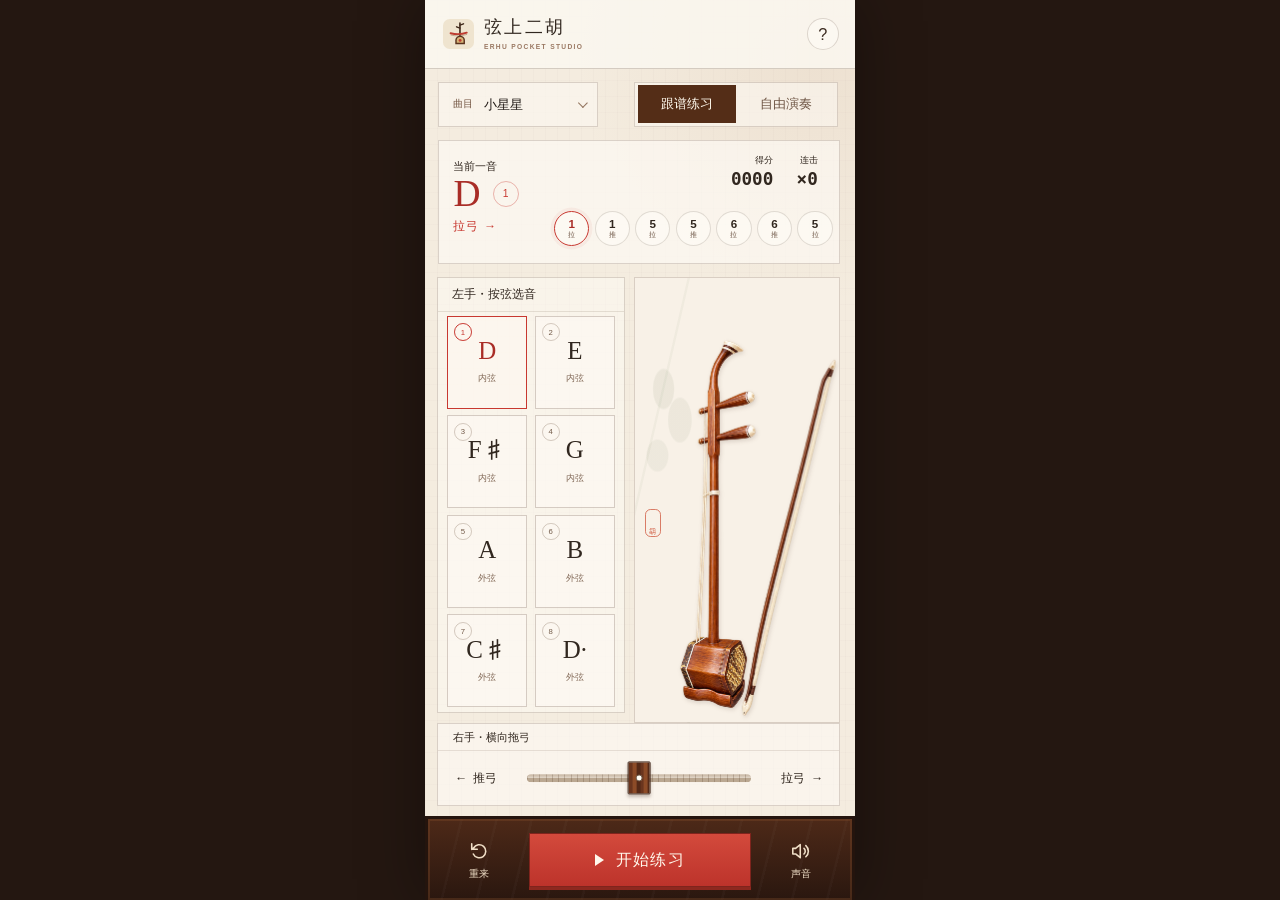
==== commit af2cb63e: "适配 iPhone 17 Pro 一屏并加入推拉动画" ====
--- a/site/index.html
+++ b/site/index.html
@@ -2,14 +2,14 @@
 <html lang="zh-CN">
   <head>
     <meta charset="UTF-8" />
-    <meta name="viewport" content="width=device-width, initial-scale=1, viewport-fit=cover" />
+    <meta name="viewport" content="width=device-width, initial-scale=1" />
     <meta name="theme-color" content="#f4ecdf" />
     <meta name="apple-mobile-web-app-capable" content="yes" />
     <meta name="apple-mobile-web-app-status-bar-style" content="default" />
     <meta name="description" content="弦上二胡手机练功房" />
     <link rel="manifest" href="./manifest.webmanifest" />
     <link rel="icon" href="./icon.svg" type="image/svg+xml" />
-    <link rel="stylesheet" href="./styles.css?v=10" />
+    <link rel="stylesheet" href="./styles.css?v=11" />
     <title>弦上二胡 · Erhu Pocket Studio</title>
   </head>
   <body>
@@ -66,7 +66,8 @@
           </div>
           <div class="instrument-spacer" aria-hidden="true"></div>
           <div class="instrument-art" aria-hidden="true">
-            <img class="erhu-image" src="./erhu-panel.png?v=10" alt="" />
+            <span class="erhu-seal">二胡</span>
+            <img class="erhu-image" src="./erhu-instrument.png?v=11" alt="" />
           </div>
         </section>
 
@@ -130,6 +131,6 @@
       </div>
     </dialog>
 
-    <script type="module" src="./game.js?v=10"></script>
+    <script type="module" src="./game.js?v=11"></script>
   </body>
 </html>
--- a/site/styles.css
+++ b/site/styles.css
@@ -19,11 +19,12 @@
 html,
 body {
   min-width: 320px;
-  min-height: 100%;
+  width: 100%;
+  height: 100%;
   margin: 0;
-  overflow-x: hidden;
-  overflow-y: auto;
+  overflow: hidden;
   background: #241711;
+  overscroll-behavior: none;
   -webkit-text-size-adjust: 100%;
   -webkit-tap-highlight-color: transparent;
 }
@@ -40,8 +41,8 @@
   display: grid;
   grid-template-rows: 142fr 1529fr 172fr;
   width: min(100vw, 430px);
-  height: auto;
-  aspect-ratio: 853 / 1843;
+  height: var(--app-height, 100dvh);
+  min-height: 0;
   overflow: hidden;
   background:
     radial-gradient(circle at 91% 7%, rgba(169, 112, 68, 0.09), transparent 26%),
@@ -186,8 +187,56 @@
 }
 
 .instrument-spacer { grid-column: 2; }
-.instrument-art { grid-column: 3; min-width: 0; min-height: 0; overflow: hidden; border: 1px solid var(--line); background: #f8f1e7; }
-.erhu-image { display: block; width: 100%; height: 100%; object-fit: contain; object-position: center; }
+.instrument-art {
+  position: relative;
+  grid-column: 3;
+  min-width: 0;
+  min-height: 0;
+  overflow: hidden;
+  border: 1px solid var(--line);
+  background:
+    radial-gradient(ellipse at 14% 25%, rgba(104, 119, 82, 0.09) 0 4%, transparent 4.5%),
+    radial-gradient(ellipse at 22% 32%, rgba(104, 119, 82, 0.08) 0 5%, transparent 5.5%),
+    radial-gradient(ellipse at 11% 40%, rgba(104, 119, 82, 0.07) 0 4%, transparent 4.5%),
+    linear-gradient(103deg, transparent 0 17%, rgba(104, 119, 82, 0.055) 17.3% 17.8%, transparent 18.1%),
+    #f8f1e7;
+}
+
+.erhu-image {
+  position: relative;
+  z-index: 2;
+  display: block;
+  width: 100%;
+  height: 100%;
+  object-fit: contain;
+  object-position: center bottom;
+  filter: drop-shadow(0.35cqw 0.55cqw 0.45cqw rgba(64, 37, 23, 0.16));
+  transform: translate3d(var(--erhu-x, 0px), var(--erhu-y, 0px), 0) rotate(var(--erhu-rotate, 0deg));
+  transform-origin: 48% 88%;
+  transition: transform 70ms linear, filter 120ms ease;
+  will-change: transform;
+}
+
+.erhu-seal {
+  position: absolute;
+  z-index: 3;
+  top: 52%;
+  left: 4.8%;
+  display: grid;
+  place-items: center;
+  width: 3.8cqw;
+  height: 6.5cqw;
+  border: 1.5px solid rgba(205, 79, 53, 0.72);
+  border-radius: 1.3cqw;
+  color: rgba(205, 79, 53, 0.82);
+  font-size: 1.55cqw;
+  line-height: 1.05;
+  writing-mode: vertical-rl;
+}
+
+body[data-bowing] .erhu-image {
+  filter: drop-shadow(0.45cqw 0.75cqw 0.65cqw rgba(64, 37, 23, 0.23));
+}
 
 .stage-heading { display: flex; align-items: center; padding: 0 3.2cqw; border-bottom: 1px solid rgba(79, 55, 37, 0.13); font-size: 2.85cqw; }
 .pitch-grid { display: grid; grid-template-columns: repeat(2, minmax(0, 1fr)); grid-template-rows: repeat(4, minmax(0, 1fr)); gap: 1.65% 4.6%; min-height: 0; padding: 2.1% 4.8% 2.4%; }
@@ -275,6 +324,14 @@
   .pitch-grid { gap: 1.4% 3.8%; padding-inline: 4%; }
 }
 
+@media (max-height: 720px) {
+  .brand p { display: none; }
+  .brand h1 { font-size: 4.05cqw; }
+  .current-block p,
+  .stats span { font-size: 2.05cqw; }
+  .pitch-key small { margin-top: 1.2cqw; }
+}
+
 @media (prefers-reduced-motion: reduce) {
   *, *::before, *::after { animation-duration: 0.01ms !important; transition-duration: 0.01ms !important; }
 }
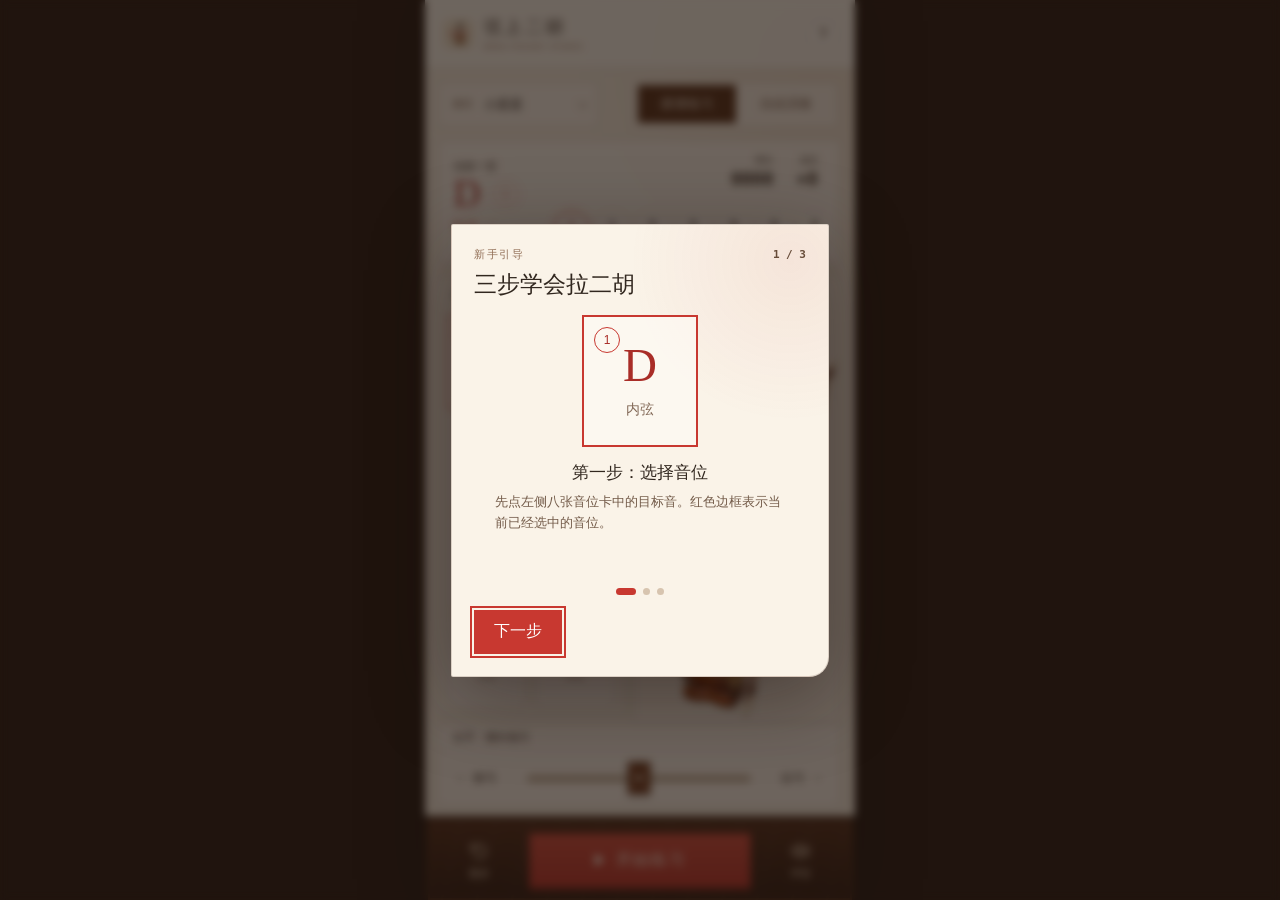
==== commit 4f4dea04: "新增三步开屏新手引导" ====
--- a/site/index.html
+++ b/site/index.html
@@ -9,7 +9,7 @@
     <meta name="description" content="弦上二胡手机练功房" />
     <link rel="manifest" href="./manifest.webmanifest" />
     <link rel="icon" href="./icon.svg" type="image/svg+xml" />
-    <link rel="stylesheet" href="./styles.css?v=11" />
+    <link rel="stylesheet" href="./styles.css?v=12" />
     <title>弦上二胡 · Erhu Pocket Studio</title>
   </head>
   <body>
@@ -67,7 +67,7 @@
           <div class="instrument-spacer" aria-hidden="true"></div>
           <div class="instrument-art" aria-hidden="true">
             <span class="erhu-seal">二胡</span>
-            <img class="erhu-image" src="./erhu-instrument.png?v=11" alt="" />
+            <img class="erhu-image" src="./erhu-instrument.png?v=12" alt="" />
           </div>
         </section>
 
@@ -106,15 +106,45 @@
       </footer>
     </div>
 
-    <dialog id="guideDialog" class="paper-dialog">
-      <p>三步上手</p>
-      <h2>一只手选音，一只手拉弓</h2>
-      <ol>
-        <li><b>点音位</b><span>先从八张音位卡里选音。</span></li>
-        <li><b>看弓向</b><span>看当前音提示向左推或向右拉。</span></li>
-        <li><b>横向拖动</b><span>在弓区按住并横向滑动。</span></li>
-      </ol>
-      <button id="enterButton" class="dialog-button" type="button">进入练功房</button>
+    <dialog id="guideDialog" class="paper-dialog onboarding-dialog" aria-labelledby="guideTitle">
+      <div class="guide-topline">
+        <span>新手引导</span>
+        <b id="guideCounter">1 / 3</b>
+      </div>
+      <h2 id="guideTitle">三步学会拉二胡</h2>
+
+      <div class="guide-pages">
+        <section class="guide-page active" data-guide-step="0">
+          <div class="guide-demo pitch-demo" aria-hidden="true">
+            <span>1</span><strong>D</strong><small>内弦</small>
+          </div>
+          <h3>第一步：选择音位</h3>
+          <p>先点左侧八张音位卡中的目标音。红色边框表示当前已经选中的音位。</p>
+        </section>
+
+        <section class="guide-page" data-guide-step="1" hidden>
+          <div class="guide-demo cue-demo" aria-hidden="true">
+            <strong>D</strong><span>1</span><b>拉弓 →</b>
+          </div>
+          <h3>第二步：看准提示</h3>
+          <p>上方会显示当前音和弓向。箭头向右是拉弓，箭头向左是推弓。</p>
+        </section>
+
+        <section class="guide-page" data-guide-step="2" hidden>
+          <div class="guide-demo bow-demo" aria-hidden="true">
+            <span>← 推弓</span><i></i><b></b><span>拉弓 →</span>
+          </div>
+          <h3>第三步：按住横向拖弓</h3>
+          <p>在底部弓区按住木质滑块并左右拖动。方向和音位都正确，乐谱才会前进。</p>
+        </section>
+      </div>
+
+      <div id="guideDots" class="guide-dots" aria-hidden="true"><i class="active"></i><i></i><i></i></div>
+      <div class="guide-actions">
+        <button id="guideBackButton" class="guide-back" type="button" hidden>上一步</button>
+        <button id="guideNextButton" class="dialog-button" type="button">下一步</button>
+        <button id="enterButton" class="dialog-button" type="button" hidden>开始体验</button>
+      </div>
     </dialog>
 
     <dialog id="resultDialog" class="paper-dialog result-dialog">
@@ -131,6 +161,6 @@
       </div>
     </dialog>
 
-    <script type="module" src="./game.js?v=11"></script>
+    <script type="module" src="./game.js?v=12"></script>
   </body>
 </html>
--- a/site/styles.css
+++ b/site/styles.css
@@ -312,6 +312,53 @@
 .paper-dialog li b { display: inline-block; min-width: 65px; color: #3d2d23; }
 .dialog-button { min-height: 44px; padding: 0 20px; border: 0; color: white; background: var(--red); font-weight: 700; }
 .paper-dialog > .dialog-button { width: 100%; }
+
+[hidden] { display: none !important; }
+
+.onboarding-dialog {
+  width: min(calc(100% - 24px), 378px);
+  max-height: calc(var(--app-height, 100dvh) - 24px);
+  padding: 22px;
+  overflow: hidden;
+  border-radius: 2px 2px 20px 2px;
+  background:
+    radial-gradient(circle at 90% 8%, rgba(195, 59, 48, 0.08), transparent 30%),
+    #faf3e8;
+}
+
+.guide-topline { display: flex; align-items: center; justify-content: space-between; color: #916e56; font-family: sans-serif; font-size: 11px; font-weight: 700; letter-spacing: 0.14em; }
+.guide-topline b { color: #674c39; font-family: ui-monospace, monospace; letter-spacing: 0; }
+.onboarding-dialog h2 { margin: 7px 0 15px; font-size: 23px; }
+.guide-pages { min-height: 258px; }
+.guide-page { text-align: center; animation: guidePageIn 180ms ease both; }
+.guide-page h3 { margin: 14px 0 7px; font-size: 17px; }
+.guide-page p { max-width: 290px; margin: 0 auto; color: #735b49; font-family: sans-serif; font-size: 13px; line-height: 1.65; text-align: left; }
+
+.guide-demo { height: 132px; margin: 0 auto; border: 1px solid rgba(77, 53, 35, 0.16); background: rgba(255, 252, 246, 0.58); }
+.pitch-demo { position: relative; display: grid; place-items: center; align-content: center; width: 116px; border: 2px solid var(--red); color: var(--red-dark); }
+.pitch-demo > span { position: absolute; top: 10px; left: 10px; display: grid; place-items: center; width: 26px; height: 26px; border: 1px solid var(--red); border-radius: 50%; font-family: sans-serif; font-size: 12px; }
+.pitch-demo strong { font-family: Georgia, serif; font-size: 47px; font-weight: 400; line-height: 1; }
+.pitch-demo small { margin-top: 12px; color: #806755; font-size: 14px; }
+
+.cue-demo { display: grid; grid-template-columns: auto auto; place-content: center; align-items: center; width: 220px; column-gap: 14px; }
+.cue-demo strong { color: var(--red-dark); font-family: Georgia, serif; font-size: 55px; font-weight: 400; line-height: 1; }
+.cue-demo span { display: grid; place-items: center; width: 38px; height: 38px; border: 1px solid rgba(195, 59, 48, 0.4); border-radius: 50%; color: var(--red); font-family: sans-serif; }
+.cue-demo b { grid-column: 1 / 3; margin-top: 9px; color: var(--red); font-family: sans-serif; font-size: 17px; letter-spacing: 0.08em; }
+
+.bow-demo { position: relative; display: flex; align-items: center; justify-content: space-between; width: 100%; padding: 0 13px; }
+.bow-demo span { position: relative; z-index: 2; color: #4b3729; font-size: 14px; }
+.bow-demo i { position: absolute; top: 50%; right: 24%; left: 24%; height: 11px; border-radius: 8px; background: repeating-linear-gradient(90deg, #b7a693 0 1px, #e1d6ca 1px 9px); transform: translateY(-50%); }
+.bow-demo b { position: absolute; z-index: 2; top: 50%; left: 50%; width: 34px; height: 54px; border: 1px solid #3e2418; border-radius: 3px; background: repeating-linear-gradient(90deg, #6a351e 0 6px, #8c4b27 6px 12px, #542917 12px 18px); box-shadow: 0 4px 6px rgba(55, 33, 21, 0.24); transform: translate(-50%, -50%); }
+.bow-demo b::after { position: absolute; top: 50%; left: 50%; width: 11px; height: 11px; border: 1px solid #6f5a49; border-radius: 50%; content: ""; background: #fffdf5; transform: translate(-50%, -50%); }
+
+.guide-dots { display: flex; justify-content: center; gap: 7px; margin: 15px 0; }
+.guide-dots i { width: 7px; height: 7px; border-radius: 50%; background: #d7c4af; transition: width 160ms ease, background 160ms ease; }
+.guide-dots i.active { width: 20px; border-radius: 999px; background: var(--red); }
+.guide-actions { display: grid; grid-template-columns: auto minmax(130px, 1fr); justify-content: end; gap: 9px; }
+.guide-actions .dialog-button { width: 100%; }
+.guide-back { min-height: 44px; padding: 0 17px; border: 0; color: #725846; background: transparent; }
+
+@keyframes guidePageIn { from { opacity: 0; transform: translateX(7px); } }
 .result-stats { display: grid; grid-template-columns: repeat(3, 1fr); gap: 8px; margin: 18px 0; }
 .result-stats div { padding: 12px 4px; background: #efe1cf; text-align: center; }
 .result-stats span,
@@ -330,6 +377,12 @@
   .current-block p,
   .stats span { font-size: 2.05cqw; }
   .pitch-key small { margin-top: 1.2cqw; }
+  .onboarding-dialog { padding: 17px 19px; }
+  .onboarding-dialog h2 { margin-bottom: 10px; font-size: 20px; }
+  .guide-pages { min-height: 225px; }
+  .guide-demo { height: 106px; }
+  .guide-page h3 { margin-top: 10px; }
+  .guide-dots { margin: 10px 0; }
 }
 
 @media (prefers-reduced-motion: reduce) {
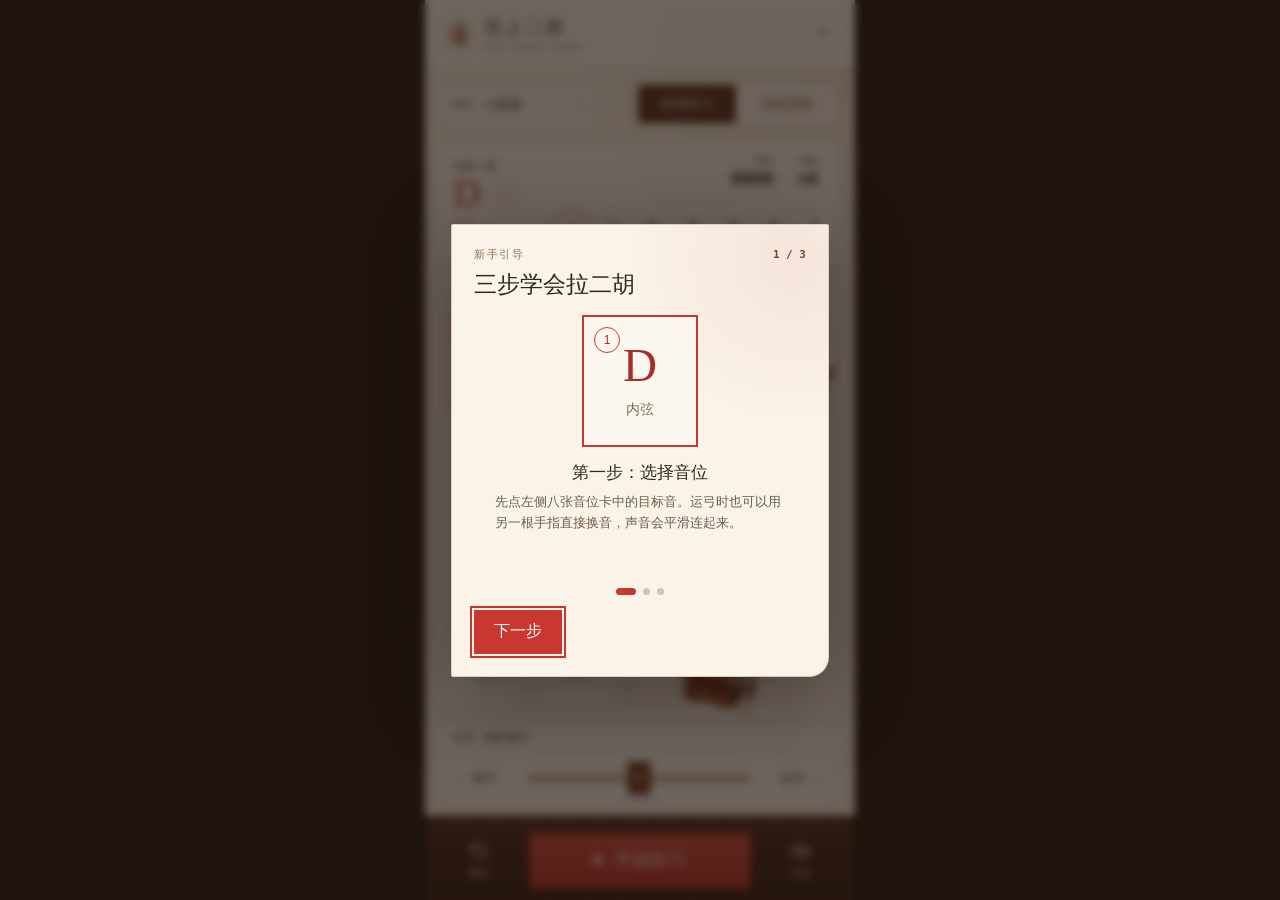
==== commit 98ce9ed2: "支持运弓中实时换音与连奏" ====
--- a/site/index.html
+++ b/site/index.html
@@ -9,7 +9,7 @@
     <meta name="description" content="弦上二胡手机练功房" />
     <link rel="manifest" href="./manifest.webmanifest" />
     <link rel="icon" href="./icon.svg" type="image/svg+xml" />
-    <link rel="stylesheet" href="./styles.css?v=12" />
+    <link rel="stylesheet" href="./styles.css?v=13" />
     <title>弦上二胡 · Erhu Pocket Studio</title>
   </head>
   <body>
@@ -67,7 +67,7 @@
           <div class="instrument-spacer" aria-hidden="true"></div>
           <div class="instrument-art" aria-hidden="true">
             <span class="erhu-seal">二胡</span>
-            <img class="erhu-image" src="./erhu-instrument.png?v=12" alt="" />
+            <img class="erhu-image" src="./erhu-instrument.png?v=13" alt="" />
           </div>
         </section>
 
@@ -119,7 +119,7 @@
             <span>1</span><strong>D</strong><small>内弦</small>
           </div>
           <h3>第一步：选择音位</h3>
-          <p>先点左侧八张音位卡中的目标音。红色边框表示当前已经选中的音位。</p>
+          <p>先点左侧八张音位卡中的目标音。运弓时也可以用另一根手指直接换音，声音会平滑连起来。</p>
         </section>
 
         <section class="guide-page" data-guide-step="1" hidden>
@@ -135,7 +135,7 @@
             <span>← 推弓</span><i></i><b></b><span>拉弓 →</span>
           </div>
           <h3>第三步：按住横向拖弓</h3>
-          <p>在底部弓区按住木质滑块并左右拖动。方向和音位都正确，乐谱才会前进。</p>
+          <p>一根手指在底部持续拖弓，另一根手指点左侧音位即可连奏。方向和音位都正确，乐谱才会前进。</p>
         </section>
       </div>
 
@@ -161,6 +161,6 @@
       </div>
     </dialog>
 
-    <script type="module" src="./game.js?v=12"></script>
+    <script type="module" src="./game.js?v=13"></script>
   </body>
 </html>
--- a/site/styles.css
+++ b/site/styles.css
@@ -253,6 +253,7 @@
   border-radius: 0;
   color: var(--ink);
   background: rgba(255, 252, 247, 0.5);
+  touch-action: manipulation;
 }
 
 .pitch-key.active { border: 1.5px solid var(--red); color: var(--red-dark); background: rgba(255, 248, 241, 0.62); }
